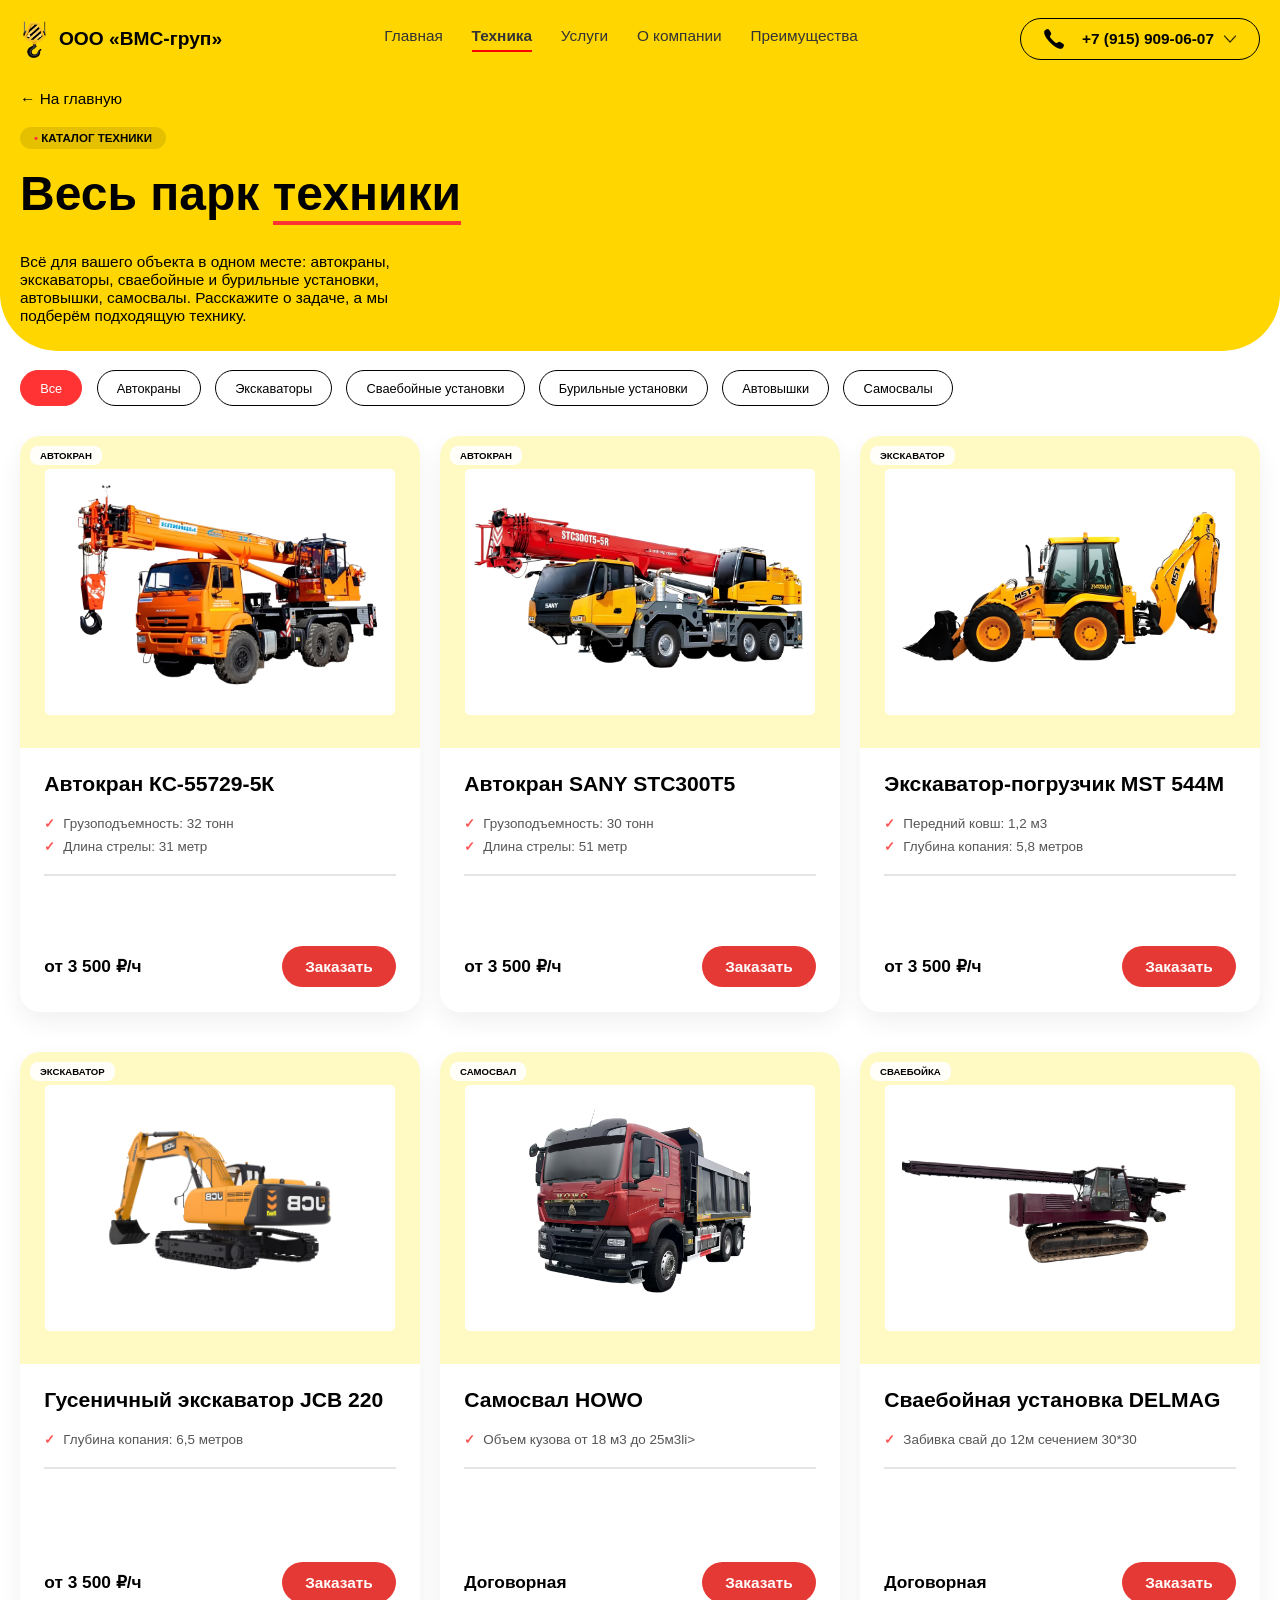
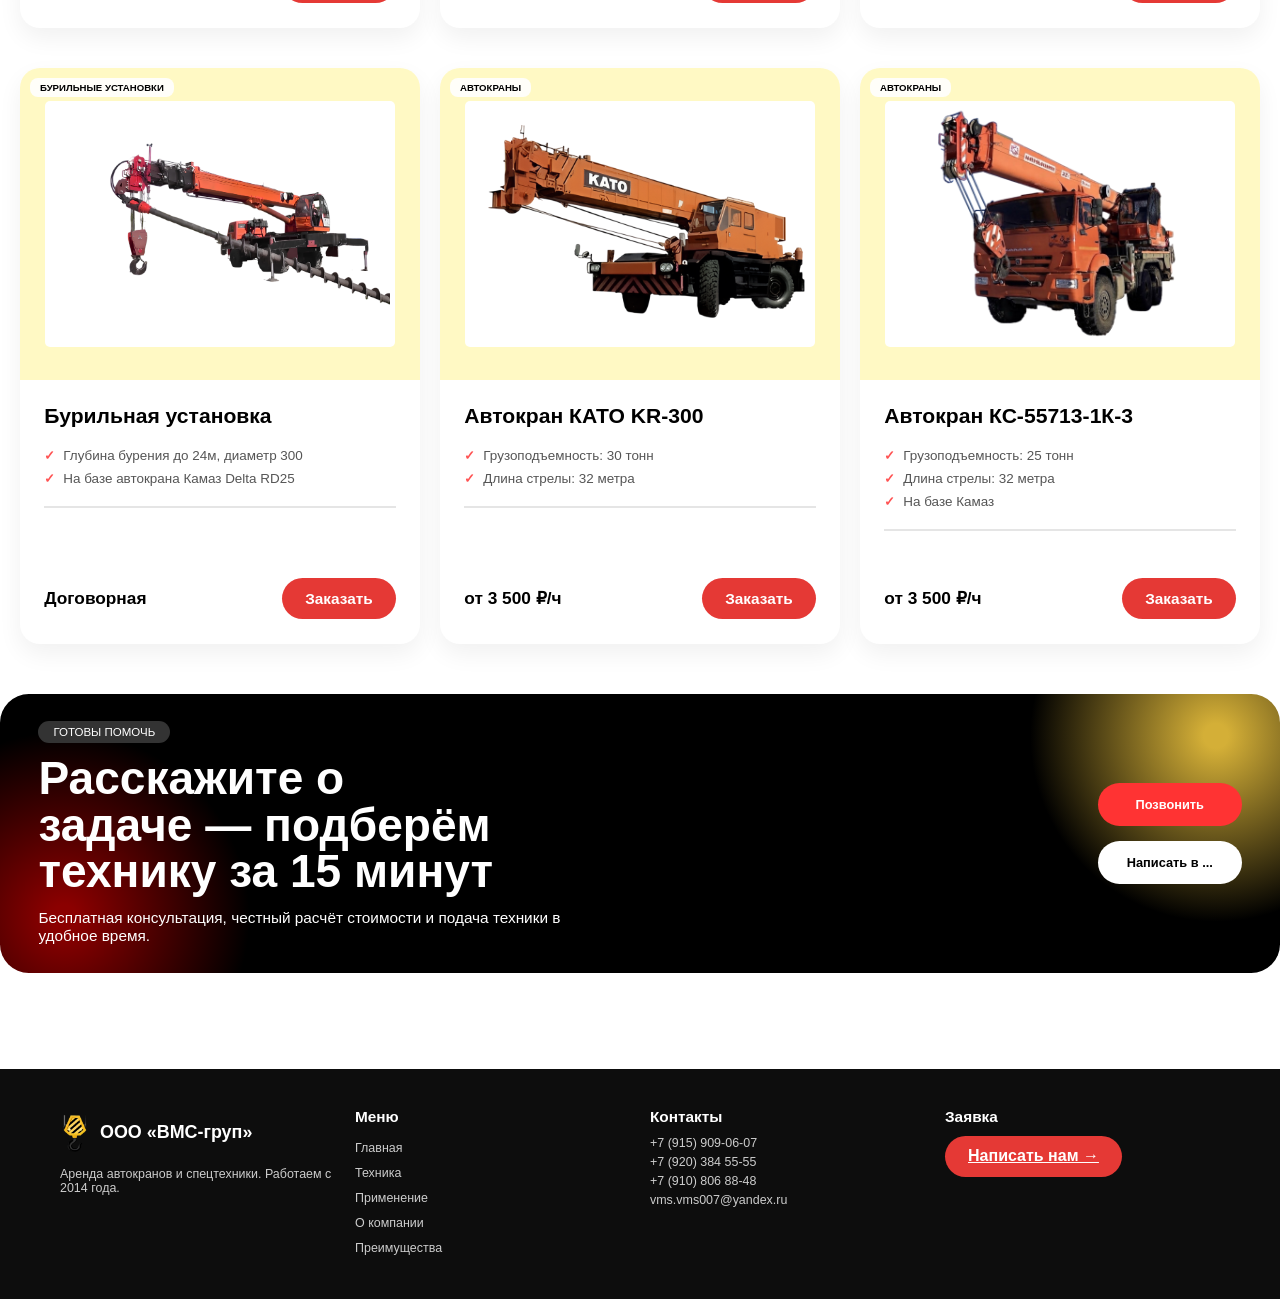
==== catalog.html @ d41f8c47 "Update catalog.html" ====
<!DOCTYPE html>
<html lang="ru">
<head>
    <meta charset="UTF-8">
    <meta name="viewport" content="width=device-width, initial-scale=1.0">
    <title>Весь парк техники | ООО «ВМС-груп»</title>
    <link rel="stylesheet" href="style.css">
    <link rel="shortcut icon" href="logo.ico" type="image/x-icon">
</head>
<body>

   <header class="header">
    <div class="header-container"> <div class="logo-container">
            <img src="logo.png" alt="Лого">
            <span class="logo-text">ООО «ВМС-груп»</span>
        </div>
        <nav class="nav-links">
            <a href="index.html">Главная</a>
            <a href="catalog.html" class="active">Техника</a>
            <a href="index.html#services">Услуги</a>
            <a href="index.html#abou">О компании</a>
            <a href="index.html#advantages">Преимущества</a>
        </nav>
        <div class="phone-dropdown" onclick="togglePhone()">
    <div class="phone-header">
        <img src="phone.png" class="phone-icon" alt="тел">
        <strong>+7 (915) 909-06-07</strong>
        <img src="стрелка.png" class="arrow" alt="стрелка">
    </div>
    
    <!-- Серая линия, которая появится плавно -->
    <div class="separator"></div>
    
      <div class="phone-list">
        <div style="margin: 5px 0;">+7 (920) 384 55-55</div>
        <div style="margin: 5px 0;">+7 (910) 806 88-48</div>
    </div>
</div>
    </div>
</header>
<main>
    <!-- Желтый блок -->
    <section class="catalog-hero">
    <div class="catalog-content">
        <a href="index.html" class="back-link">← На главную</a>
        <div class="badge">
            <span class="red-dot">•</span>  КАТАЛОГ ТЕХНИКИ</div>
        <h1>Весь парк <span>техники</span></h1>
        <p>Всё для вашего объекта в одном месте: автокраны, экскаваторы, сваебойные и бурильные установки, автовышки, самосвалы. Расскажите о задаче, а мы подберём подходящую технику.</p>
    </div>
</section>

    <!-- Фильтры -->
    <div class="filter-bar">
        <button class="filter-btn active" data-filter="all">Все</button>
        <button class="filter-btn" data-filter="автокран">Автокраны</button>
        <button class="filter-btn" data-filter="экскаваторы">Экскаваторы</button>
        <button class="filter-btn" data-filter="сваебойные установки">Сваебойные установки</button>
        <button class="filter-btn" data-filter="бурильные установки">Бурильные установки</button>
        <button class="filter-btn" data-filter="автовышки">Автовышки</button>
        <button class="filter-btn" data-filter="самосвалы">Самосвалы</button>
    </div>

    <!-- Сюда JS выведет карточки -->
    <div class="cards-grid" id="cranes-container">

    <!-- Карточка 1: Автокран -->
    <div class="crane-card2" data-category="автокран">
        <div class="card-header2">
            <span class="category-badge">Автокран</span>
            <div class="image-box">
                <img src="pathtocrane1.png" alt="Автокран 1">
            </div>
        </div>
        <div class="card-body">
            <div>
                <h3>Автокран КС-55729-5К</h3>
                <ul class="specs">
                    <li>Грузоподъемность: 32 тонн</li>
                    <li>Длина стрелы: 31 метр</li>
                </ul>
                <div class="divider"></div>
            </div>
            <div class="price-row">
                <span class="price">от 3 500 ₽/ч</span>
                <button class="btn-red" onclick="showRandomPhone(this)"><span class="btn-text">Заказать</span></button>
            </div>
        </div>
    </div>

        <!-- Карточка 2: Автокран -->
    <div class="crane-card2" data-category="автокран">
        <div class="card-header2">
            <span class="category-badge">Автокран</span>
            <div class="image-box">
                <img src="pathtocrane2.png" alt="Автокран 2">
            </div>
        </div>
        <div class="card-body">
            <div>
                <h3>Автокран SANY STC300T5</h3>
                <ul class="specs">
                    <li>Грузоподъемность: 30 тонн</li>
                    <li>Длина стрелы: 51 метр</li>
                </ul>
                <div class="divider"></div>
            </div>
            <div class="price-row">
                <span class="price">от 3 500 ₽/ч</span>
                <button class="btn-red" onclick="showRandomPhone(this)"><span class="btn-text">Заказать</span></button>
            </div>
        </div>
    </div>

        <!-- Карточка 3: Автокран -->
    <div class="crane-card2" data-category="экскаваторы">
        <div class="card-header2">
            <span class="category-badge">Экскаватор</span>
            <div class="image-box">
                <img src="pathtocrane3.png" alt="Экскаватор">
            </div>
        </div>
        <div class="card-body">
            <div>
                <h3>Экскаватор-погрузчик MST 544М</h3>
                <ul class="specs">
                    <li>Передний ковш: 1,2 м3</li>
                    <li>Глубина копания: 5,8 метров</li>
                </ul>
                <div class="divider"></div>
            </div>
            <div class="price-row">
                <span class="price">от 3 500 ₽/ч</span>
                <button class="btn-red" onclick="showRandomPhone(this)"><span class="btn-text">Заказать</span></button>
            </div>
        </div>
    </div>
        <!-- Карточка 4: Автокран -->
    <div class="crane-card2" data-category="экскаваторы">
        <div class="card-header2">
            <span class="category-badge">Экскаватор</span>
            <div class="image-box">
                <img src="pathtocrane4.png" alt="Гусеничный экскаватор">
            </div>
        </div>
        <div class="card-body">
            <div>
                <h3>Гусеничный экскаватор JCB 220</h3>
                <ul class="specs">
                    <li>Глубина копания: 6,5 метров</li>
                </ul>
                <div class="divider"></div>
            </div>
            <div class="price-row">
                <span class="price">от 3 500 ₽/ч</span>
               <button class="btn-red" onclick="showRandomPhone(this)"><span class="btn-text">Заказать</span></button>
            </div>
        </div>
    </div>
        <!-- Карточка 5: Автокран -->
    <div class="crane-card2" data-category="самосвалы">
        <div class="card-header2">
            <span class="category-badge">Самосвал</span>
            <div class="image-box">
                <img src="pathtocrane5.png" alt="Самосвалы">
            </div>
        </div>
        <div class="card-body">
            <div>
                <h3>Самосвал HOWO</h3>
                <ul class="specs">
                    <li>Объем кузова от 18 м3 до 25м3li>
                </ul>
                <div class="divider"></div>
            </div>
            <div class="price-row">
                <span class="price">Договорная</span>
                <button class="btn-red" onclick="showRandomPhone(this)"><span class="btn-text">Заказать</span></button>
            </div>
        </div>
    </div>
        <!-- Карточка 6: Автокран -->
    <div class="crane-card2" data-category="сваебойные установки">
        <div class="card-header2">
            <span class="category-badge">Сваебойка</span>
            <div class="image-box">
                <img src="pathtocrane6.png" alt="сваебойные установки">
            </div>
        </div>
        <div class="card-body">
            <div>
                <h3>Сваебойная установка DELMAG</h3>
                <ul class="specs">
                    <li>Забивка свай до 12м сечением 30*30</li>
                </ul>
                <div class="divider"></div>
            </div>
            <div class="price-row">
                <span class="price">Договорная</span>
               <button class="btn-red" onclick="showRandomPhone(this)"><span class="btn-text">Заказать</span></button>
            </div>
        </div>
    </div>
        <!-- Карточка 7: Автокран -->
    <div class="crane-card2" data-category="бурильные установки">
        <div class="card-header2">
            <span class="category-badge">Бурильные установки</span>
            <div class="image-box">
                <img src="pathtocrane7.png" alt="бурильные установки">
            </div>
        </div>
        <div class="card-body">
            <div>
                <h3>Бурильная установка</h3>
                <ul class="specs">
                    <li>Глубина бурения до 24м, диаметр 300</li>
                    <li>На базе автокрана Камаз Delta RD25</li>
                </ul>
                <div class="divider"></div>
            </div>
            <div class="price-row">
                <span class="price">Договорная</span>
                <button class="btn-red" onclick="showRandomPhone(this)"><span class="btn-text">Заказать</span></button>
            </div>
        </div>
    </div>
        <!-- Карточка 8: Автокран -->
    <div class="crane-card2" data-category="автокран">
        <div class="card-header2">
            <span class="category-badge">Автокраны</span>
            <div class="image-box">
                <img src="pathtocrane8.png" alt="автокран">
            </div>
        </div>
        <div class="card-body">
            <div>
                <h3>Автокран КАТО KR-300</h3>
                <ul class="specs">
                    <li>Грузоподъемность: 30 тонн</li>
                    <li>Длина стрелы: 32 метра</li>
                </ul>
                <div class="divider"></div>
            </div>
            <div class="price-row">
                <span class="price">от 3 500 ₽/ч</span>
                <button class="btn-red" onclick="showRandomPhone(this)"><span class="btn-text">Заказать</span></button>
            </div>
        </div>
    </div>
        <!-- Карточка 9: Автокран -->
    <div class="crane-card2" data-category="автокран">
        <div class="card-header2">
            <span class="category-badge">Автокраны</span>
            <div class="image-box">
                <img src="pathtocrane9.png" alt="автокран">
            </div>
        </div>
        <div class="card-body">
            <div>
                <h3>Автокран КС-55713-1К-3</h3>
                <ul class="specs">
                    <li>Грузоподъемность: 25 тонн</li>
                    <li>Длина стрелы: 32 метра</li>
                    <li>На базе Камаз</li>
                </ul>
                <div class="divider"></div>
            </div>
            <div class="price-row">
                <span class="price">от 3 500 ₽/ч</span>
                <button class="btn-red" onclick="showRandomPhone(this)"><span class="btn-text">Заказать</span></button>
            </div>
        </div>
    </div>
    </div>

    <section id="contacts" class="consultation-block">
    <div class="consultation-content">
        <span class="badge2">готовы помочь</span>
        <h2>Расскажите о <br>задаче — подберём <br>технику за 15 минут</h2>
        <p>Бесплатная консультация, честный расчёт стоимости и подача техники в <br>удобное время.</p>
    </div>
    <div class="consultation-actions">
        <button class="btn-call" onclick="showRandomPhone(this)">Позвонить</button>
        <button class="btn-whatsapp" onclick="expandMessengerBtn(this)">
    <span class="btn-text">Написать в ...</span>
    <span class="messenger-icons" style="display: none;">
        <a href="https://t.me/ваш_логин" target="_blank" onclick="event.stopPropagation()"><img src="telegram.png" alt="Telegram"></a>
        <a href="https://wa.me/79108068848" target="_blank" onclick="event.stopPropagation()"><img src="whatsapp.png" alt="WhatsApp"></a>
        <a href="#" onclick="openRandomMax(event)"><img src="Max.png" alt="MAX"></a>
        <a href="mailto:vms.vms007@yandex.ru" onclick="event.stopPropagation()"><img src="gmail.png" alt="Почта"></a>
    </span>
</button>
    </div>
</section>

<footer class="footer">
    <div class="container footer-grid">
        <!-- Лого и описание -->
        <div class="footer-col">
            <div class="footer-logo-box">
                <img src="logo.png" alt="Лого" class="footer-logo">
                <h3>ООО «ВМС-груп»</h3>
            </div>
            <p>Аренда автокранов и спецтехники. Работаем с 2014 года.</p>
        </div>
        
        <!-- Меню -->
        <div class="footer-col">
            <h4>Меню</h4>
            <ul>
                <li><a href="#">Главная</a></li>
                <li><a href="#">Техника</a></li>
                <li><a href="#">Применение</a></li>
                <li><a href="#">О компании</a></li>
                <li><a href="#">Преимущества</a></li>
            </ul>
        </div>
        
        <!-- Контакты -->
        <div class="footer-col">
            <h4>Контакты</h4>
            <p>+7 (915) 909-06-07</p>
            <p>+7 (920) 384 55-55</p>
            <p>+7 (910) 806 88-48</p>
            <p>vms.vms007@yandex.ru</p>
        </div>
        
        <!-- Кнопка -->
        <div class="footer-col">
            <h4>Заявка</h4>
            <a href="#contacts" class="btn-red">Написать нам →</a>
        </div>
    </div>
</footer>
</main>




<script>
    // Кнопка, в которой сейчас показан номер
    let activeOrderBtn = null;

    function resetOrderBtn(btn) {
        btn.innerHTML = btn.dataset.originalHtml;
        // Возвращаем кнопке «Позвонить» её обычный размер
        btn.style.width = '';
        btn.style.height = '';
        btn.style.paddingLeft = '';
        btn.style.paddingRight = '';
        btn.style.whiteSpace = '';
    }

    window.showRandomPhone = function(btn) {
        // Клик не должен «всплывать» до обработчика на document, иначе он сразу сбросит кнопку
        if (window.event) window.event.stopPropagation();

        // Номер уже показан в этой кнопке — ничего не меняем
        if (activeOrderBtn === btn) return;

        // Запоминаем исходный вид кнопки («Заказать» / «Позвонить»)
        if (!btn.dataset.originalHtml) btn.dataset.originalHtml = btn.innerHTML;

        // Предыдущая кнопка возвращается в исходное состояние
        if (activeOrderBtn) resetOrderBtn(activeOrderBtn);

        const phones = [
            "+7 (910) 808-88-48",
            "+7 (953) 666-07-99",
            "+7 (915) 909-06-07"
        ];
        const randomPhone = phones[Math.floor(Math.random() * phones.length)];

        // «Позвонить» остаётся того же размера, номер вписывается внутрь, соседние кнопки не двигаются
        const isCallBtn = btn.classList.contains('btn-call');
        if (isCallBtn) {
            btn.style.width = btn.offsetWidth + 'px';
            btn.style.height = btn.offsetHeight + 'px';
            btn.style.paddingLeft = '4px';
            btn.style.paddingRight = '4px';
            btn.style.whiteSpace = 'nowrap';
        }

        // Вместо текста в самой кнопке появляется номер
        btn.innerHTML = `<span class="phone-number">${randomPhone}</span>`;
        activeOrderBtn = btn;

        if (isCallBtn) {
            // Если номер шире кнопки — немного уменьшаем шрифт, пока не поместится
            const span = btn.querySelector('.phone-number');
            span.style.display = 'inline-block';
            let size = parseFloat(getComputedStyle(span).fontSize);
            while (span.getBoundingClientRect().width > btn.clientWidth - 8 && size > 8) {
                size -= 0.5;
                span.style.fontSize = size + 'px';
            }
        }
    };

    // Клик вне активной кнопки возвращает её в исходное состояние
    document.addEventListener('click', function(e) {
        if (activeOrderBtn && !activeOrderBtn.contains(e.target)) {
            resetOrderBtn(activeOrderBtn);
            activeOrderBtn = null;
        }
    });

    window.openRandomMax = function(e) {
        e.preventDefault();
        e.stopPropagation();
        const maxLinks = [
            "https://max.ru/u/f9LHodD0cOKzZ6-X1vXIXBrXHQwBXsnqmPpOrvUpjvLQ9N_4FYIgZZ4Wgtc",
            "https://max.ru/u/f9LHodD0cOJJoPCZc4ARcIq2Pm2oxrpqZvGgE0m2vVG1RsZvdVeyN4i2Ego",
            "https://max.ru/u/f9LHodD0cOLerulxPDPmJ1OySBlSOTvyrPUBeR6IyYpnlVfQMat3VZhQwcE"
        ];
        const link = maxLinks[Math.floor(Math.random() * maxLinks.length)];
        window.open(link, '_blank', 'noopener');
    };

    // Блок кнопок не должен менять размер и сдвигаться, когда «Написать в ...» раскрывается
    function lockCallBtn(btn) {
        const box = btn.parentElement;
        const rect = box.getBoundingClientRect();
        box.style.width = box.offsetWidth + 'px';                         // ширина блока остаётся прежней
        btn.style.setProperty('min-height', btn.offsetHeight + 'px', 'important'); // высота не растёт
        // Раскрытая кнопка не должна выходить за края цветного блока (он обрезает всё лишнее)
        const area = (btn.closest('.consultation-block') || document.documentElement).getBoundingClientRect();
        const roomRight = area.right - rect.left - 20;   // места вправо от левого края кнопок
        const roomLeft = rect.right - area.left - 20;    // места влево от правого края кнопок
        let width = 260;
        // Кнопки стоят по центру блока (мобильная версия) — раскрываем симметрично, и вправо, и влево
        const isCentered = window.innerWidth <= 768 && Math.abs((rect.left + rect.right) / 2 - (area.left + area.right) / 2) < 6;
        if (isCentered) {
            btn.style.alignSelf = 'center';
            width = Math.min(width, area.width - 40);
        } else if (roomRight < width) {
            if (roomLeft > roomRight) btn.style.alignSelf = 'flex-end'; // раскрываем влево
            width = Math.min(width, Math.max(roomRight, roomLeft));
        }
        btn.style.setProperty('width', Math.max(width, box.offsetWidth) + 'px', 'important');
    }

    function unlockCallBtn(btn) {
        const box = btn.parentElement;
        box.style.width = '';
        btn.style.removeProperty('min-height');
        btn.style.removeProperty('width');
        btn.style.alignSelf = '';
    }

    function collapseMessengerBtn(btn) {
        btn.classList.remove('active');
        btn.querySelector('.btn-text').style.display = 'inline';
        btn.querySelector('.messenger-icons').style.display = 'none';
        unlockCallBtn(btn);
    }

    window.expandMessengerBtn = function(btn) {
        if (typeof event !== 'undefined') event.stopPropagation();
        const textSpan = btn.querySelector('.btn-text');
        const iconsSpan = btn.querySelector('.messenger-icons');
        if (btn.classList.contains('active')) return;

        document.querySelectorAll('.btn-whatsapp.active').forEach(collapseMessengerBtn);

        lockCallBtn(btn); // фиксируем ширину «Позвонить» до раскрытия
        btn.classList.add('active');
        textSpan.style.display = 'none';
        iconsSpan.style.display = 'flex';
    };

    document.addEventListener('click', function(e) {
        const activeBtn = document.querySelector('.btn-whatsapp.active');
        if (activeBtn && !activeBtn.contains(e.target)) {
            collapseMessengerBtn(activeBtn);
        }
    });
</script>
<script>
function togglePhone() {
    document.querySelector('.phone-dropdown').classList.toggle('active');
}
</script>

<script>
    document.addEventListener('DOMContentLoaded', () => {
        const filterButtons = document.querySelectorAll('.filter-btn');
        const craneCards = document.querySelectorAll('.crane-card2');

        filterButtons.forEach(button => {
            button.addEventListener('click', () => {
                // Убираем класс active у всех кнопок и ставим на нажатую
                filterButtons.forEach(btn => btn.classList.remove('active'));
                button.classList.add('active');

                const filterValue = button.getAttribute('data-filter');

                craneCards.forEach(card => {
                    const category = card.getAttribute('data-category');

                    if (filterValue === 'all' || category === filterValue) {
                        card.style.display = 'flex'; // Показываем карточку
                    } else {
                        card.style.display = 'none';  // Скрываем неподходящие
                    }
                });
            });
        });
    });
</script>
</body>
</html>
---- style.css ----
html {
    scroll-behavior: smooth; /* Включает плавную прокрутку по всему сайту */
    overflow-y: scroll;
    height: 100%;
}

/* Добавьте это, чтобы заголовок секции не прилипал к самому верху экрана */
section {
    scroll-margin-top: 100px; /* Настройте это число под высоту вашего меню */
}
* { margin: 0; padding: 0; box-sizing: border-box; }
body { font-family: 'Arial', sans-serif; background: #ffffff; margin: 0;, width: 100%; }

/* Хедер */
/* 1. Фон и плашка */
.header {
    width: 100%;
    background-color: #FFD600; /* Цвет твоей плашки (желтый) */
    padding: 15px 0; /* Высота самой плашки */
}
/* 3. Элементы */
.logo-container {
    display: flex;
    align-items: center;
    gap: 10px;
}
.logo-container img { height: 50px; }
.logo-text { font-size: 20px; font-weight: bold; }
.nav-links {
    display: flex;
    gap: 30px;
    justify-content: center; /* Ссылки всегда в центре */
    flex: 2; /* Занимает центральную часть */
}
.nav-links a { 
    text-decoration: none; 
    color: #333; 
    padding-bottom: 5px;
    border-bottom: 2px solid transparent;
    transition: border-color 0.3s;
 }

 .nav-links a.active {
    border-bottom: 2px solid red;
 }

 .nav-links a:hover {
    border-bottom: 2px solid red;
 }
/* 2. Контейнер, который держит элементы вместе */
.header-container {
    max-width: 1370px;
    margin: 0 auto; /* Центрирует плашку на экране */
    display: flex;
    justify-content: space-between; /* Раскидывает лого и телефон по краям */
    align-items: center;
}
.phone {
    display: flex;
    align-items: center;
    gap: 5px;

}

/* -------------------------------------- */
/* ОСНОВНАЯ СЕТКА                         */
/* -------------------------------------- */

.hero-wrapper {
    position: relative;
    overflow-x: clip; /* картинка крана (120% ширины) не создаёт горизонтальную прокрутку страницы */
}

/* Это просто желтый прямоугольник на заднем плане */
.hero-yellow-bg {
    position: absolute;
    top: 0;
    left: 0;
    width: 100%;
    height: 460px; /* МЕНЯЙТЕ ЭТО ЗНАЧЕНИЕ, ЧТОБЫ ПОДНЯТЬ ИЛИ ОПУСТИТЬ ЛИНИЮ */
    background: #FFD600;
    border-bottom-left-radius: 60px;
    border-bottom-right-radius: 60px;
    z-index: 0; /* Он позади контента */
}

/* Контейнер с контентом */
.content-container {
    position: relative;
    z-index: 1; /* Контент всегда поверх желтого фона */
    display: grid;
    grid-template-columns: 50% 45%;
    grid-template-rows: auto auto;
    justify-content: space-between;
    padding: 50px 20px 0;
    max-width: 1420px; /* та же рамка, что у каталога */
    margin: 0 auto;
}

.catalog-hero {
    margin: 0 !important;
    padding-left:  0 !important;
    width: 100%;
    border-top-left-radius: 0 !important;
    padding-left: 50px;
    padding: 11.5px 200px 10px 200px;
    background-color: #FFD600;
    border-radius: 0 0 60px 60px;
    box-sizing: border-box;
}

.catalog-hero > * {
    margin-left: 77px !important;
}

.catalog-content {
    max-width: 800px;
}

.hero-left {
    grid-column: 1;
    grid-row: 1;
    display: flex;
    flex-direction: column;
}

/* -------------------------------------- */
/* ТЕКСТ И КНОПКИ                         */
/* -------------------------------------- */

.badge { 
    background: rgba(0,0,0,0.1); 
    padding: 5px 15px; 
    border-radius: 20px; 
    display: inline-block; 
    margin-bottom: 20px;
    font-size: 12px;
    font-weight: bold;
    align-self: flex-start;
}

h1 { font-size: 50px; line-height: 1.1; margin-bottom: 30px; }
h1 span { border-bottom: 4px solid #FF3333; display: inline-block; }

ul.features { list-style: none; margin-bottom: 40px; }
.features li { margin-bottom: 10px; font-weight: 600; display: flex; align-items: center; }
.yellow-dot { 
    background-color: black !important;
        border-radius: 50% !important;
        padding: 4px 4px;
        width: 20px;
        height: 20px;
        display: inline-flex;
        align-items: center;
        justify-content: center;
        margin-right: 10px;
        font-size: 10px;
}

.yellow-dot img {
    filter: none;
    filter: brightness(0) saturate(100%) invert(75%) sepia(94%) saturate(738%) hue-rotate(357deg) brightness(103%) contrast(102%) !important;
    width:12px !important;
    height:12px !important;
    display: block !important;
    background: none !important;
    
}

/* Кнопки теперь стоят ровно в потоке */
/* Общие свойства для всех кнопок внутри .buttons */
.buttons a {
    display: inline-block;
    text-decoration: none;
    padding: 15px 30px;
    border-radius: 30px;
    cursor: pointer;
    font-weight: bold;
    text-align: center;
    box-sizing: border-box; /* Это критически важно для одинакового размера! */
}

/* Только уникальные цвета и рамки */
.buttons .btn-red {
    background: #FF3333;
    color: white;
    border: none;
    border: 1.5px solid #ff3333;
    font-size: 14px;
}

.buttons .btn-white {
    background: transparent;
    border: 1.5px solid #777777;
    color: #333333;
    padding: 15px 30px;
    font-size: 14px;
}

/* -------------------------------------- */
/* КАРТОЧКА КРАНА                         */
/* -------------------------------------- */

.crane-card {
    grid-column: 2;
    grid-row: 1; /* только 1-я строка: карточка заканчивается на уровне кнопок */
    justify-self: end;
    width: 100%;
    max-width: 450px;
    background: white;
    border-radius: 30px;
    padding: 20px;
    box-shadow: 0 20px 50px rgba(0, 0, 0, 0.15);
    box-sizing: border-box;
    display: flex;
    flex-direction: column;
}

.photo-placeholder { 
    background: #f4f4f4; /* Чуть серый для видимости */
    flex: 1 1 0; /* фото занимает свободное место карточки, но высота самой картинки на неё не влияет */
    min-height: 300px; 
    border-radius: 20px; 
    margin-bottom: 20px; 
    width: 100%;
    display: flex;
    align-items: center;
    justify-content: center;
    padding: 0;
}

.photo-placeholder::before {
    content: '';
    position: absolute;
    width: 350px;   /* Размер круга */
    height: 150px;  /* Размер круга */
    background: #FFD700;
    filter: blur(50px); /* Главная магия: размываем края для эффекта свечения */
    border-radius: 50%; /* Делаем круг */
    opacity: 1;       /* Делаем его полупрозрачным */
    z-index: 1;         /* Чтобы круг был под краном */
}


    .crane-image1 {
        width: 120%;
        max-width: none;
        height: auto;
        object-fit: contain;
        z-index: 2;
    }

.separator { height: 1px; background: rgba(0,0,0,0.1); margin: 20px 0; }
.crane-info { display: flex; justify-content: space-between; align-items: center; }
.text-info { display: flex; flex-direction: column; gap: 5px; }
.text-info h3 { font-size: 20px; }
.text-info p { color: #555; font-size: 14px; }
.price-btn { 
    background: #FF3333; color: white; padding: 12px 25px; 
    border: none; border-radius: 20px; cursor: pointer; font-weight: bold;
}

/* -------------------------------------- */
/* СТАТИСТИКА                             */
/* -------------------------------------- */

.stats-white { 
    grid-column: 1;
    grid-row: 2;
    position: relative;
    z-index: 1; /* Тоже поверх желтого фона */
    display: flex; 
    max-width: 1370px;
    width: 100%;
    margin-top: 40px;
    margin-left: auto;
    margin-right: auto;
    padding-left: 0;
    box-sizing: border-box;
    
}

.stat-item { line-height: 1.4; color: #555; font-size: 12px; }
.stat-item strong { font-size: 30px; display: block; color: black; margin-bottom: 5px; }

.red-dot {
    color: #FF3333;

}

.phone-icon {
    width: 20px;            /* Установите размер, какой вам нужен */
    height: 20px;
    vertical-align: middle; /* Чтобы иконка стояла ровно по центру строки */
    margin-right: 8px;      /* Отступ от номера телефона */
    
    /* Это превращает любую цветную PNG-картинку в черную */
    filter: brightness(0) saturate(100%);
}

.catalog-section { padding: 80px 0; background: #ffffff; } /* боковые отступы задаёт рамка 1420px + 20px у шапки и сетки */

/* Родителю задаем выравнивание по нижней линии */
.catalog-header {
    display: flex;
    justify-content: space-between;
    align-items: flex-end; /* Кнопка и заголовок прижимаются к одной линии низа */
    /* Та же рамка, что у .cards-grid и hero: max-width 1420px по центру + 20px по бокам */
    max-width: 1420px;
    margin: 0 auto 40px;
    padding: 0 20px;
    box-sizing: border-box;
}

.header-right {
    margin-right: 0;
}

/* Левому блоку запрещаем растягиваться */
.header-left {
    display: flex;
    flex-direction: column;
    align-items: flex-start; /* Отменяет растягивание плашки */
    flex: 0 0 auto;          /* Запрещает блоку расти */
}

/* Принудительно ограничиваем плашку */
.badge-mini {
    display: inline-block;
    padding: 5px 12px;
    background: #FFF9C4;
    border-radius: 5px;
    margin-bottom: 10px;
    flex: 0 0 auto;          /* Плашка не растет */
}

/* Заголовок тоже не должен тянуться */
.header-left h2 {
    margin: 0;
    line-height: 1.2;
}

.catalog-header h2 {
    font-size: clamp(26px, 3.6vw, 48px); /* масштабируется от ширины экрана, максимум 48px */
    line-height: 1;
    color: #000;
    margin: 0;
    max-width: 600px;
    white-space: nowrap;
}

.cards-grid { 
    display: grid; 
    grid-template-columns: repeat(auto-fill, minmax(320px, 1fr)); 
    gap: 20px; 
    max-width: 1420px;
    padding: 0 20px;
    margin: 0 auto;
}

/* Карточки главной: заполняют ячейку сетки и не выступают за неё, чтобы края совпадали с заголовком */
#cranes-container > .crane-card2 {
    max-width: none;
    margin: 10px 0;
}

/* Карточка нового типа */
.crane-card2 {
    width: 100%;
    max-width: 400px;
    margin: 10px;
    background: #ffffff;
    border-radius: 20px; /* Более мягкие, современные углы */
    display: flex;
    flex-direction: column;
    overflow: hidden;
    box-shadow: 0 10px 25px rgba(0,0,0,0.06);
    height: 600px; /* Увеличили высоту, чтобы карточка стала вытянутой */
    transition: transform 0.3s ease;
}

.card-header2 {
    background: #FFF9C4;
    padding: 20px;
    height: 325px; /* Фиксированная высота "желтой зоны" */
    position: relative;
    display: flex;
    justify-content: center;
    align-items: center;
}

.card-body {
    padding: 25px; /* Больше "воздуха" для текста */
    flex-grow: 1;
    display: flex;
    flex-direction: column;
    justify-content: space-between;
}

.image-box {
    background: #ffffff; /* Белая плашка для фото */
    border-radius: 5px; /* Скругление углов */
    padding: 5px;       /* Расстояние от фото до краев белой плашки */
    width: 97%;          /* Чтобы плашка не была впритык к желтым краям */
    height: 90%;       /* Высота белой плашки */
    display: flex;
    align-items: center;
    justify-content: center;
}

.image-box img {
    max-width: 100%;
    max-height: 100%;
    object-fit: contain; /* Чтобы картинка не обрезалась */
}

.category-badge {
    position: absolute;
    top: 10px;
    left: 10px;
    background: rgba(255, 255, 255, 0.9);
    padding: 4px 10px;
    border-radius: 8px;
    font-size: 10px;
    font-weight: 600;
    z-index: 10;
    text-transform: uppercase;
}





.btn-red-small { 
    background: #FF3333; color: white; padding: 10px 20px; 
    border: none; border-radius: 15px; cursor: pointer; 
    
}

.badge-mini {
    display: inline-block;
    padding: 6px 12px;
    background: rgba(255, 215, 0, 0.4); /* Полупрозрачный желтый */
    border-radius: 20px;
    font-size: clamp(10px, 0.9vw, 12px); /* масштабируется вместе с заголовком */
    font-weight: bold;
    text-transform: uppercase;
    margin-bottom: 15px;
}

/* Убираем галочки из текста и добавляем их через CSS */
.specs {
    list-style: none;
    padding: 0;
    margin-top: 20px;
    margin-bottom: 20px;
}

.specs li {
    font-size: 14px;
    margin-bottom: 8px;
    color: #555;
    display: flex;
    align-items: center;
}

.specs li::before {
    content: "✓";
    color: #FF5252;
    margin-right: 8px;
    font-weight: bold;
}

/* Серая полупрозрачная линия */
.divider {
    height: 1.5px;
    background: rgba(0, 0, 0, 0.1);
    margin-bottom: 20px;
}

/* Настройка заголовка и цены */
.card-body h3 {
    font-size: 22px;
    font-weight: 800; /* Жирный */
    color: #000;
    margin: 0;
}

.price {
    font-size: 18px;
    font-weight: 800; /* Жирный */
    color: #000;
}

/* Чтобы цена и кнопка встали по краям */
.price-row {
    display: flex;
    justify-content: space-between;
    align-items: center;
}

.btn-outline {
    background: transparent;      /* Прозрачный фон */
    border: 1.5px solid #000000;       /* Тонкая серая обводка */
    padding: 10px 25px;           /* Отступы внутри кнопки */
    border-radius: 30px;          /* Сильное скругление */
    cursor: pointer;
    font-weight: 500;
    display: inline-block;                /* Для выравнивания текста и стрелки */
    align-items: center;
    gap: 8px;                     /* Расстояние между текстом и стрелкой */
    transition: all 0.3s;
    position: relative;
    z-index: 10;
    text-decoration: none;
    color: inherit;

}

.btn-outline:hover {
    background: #f8f8f8;          /* Легкое затемнение при наведении */
}

/* Желтый блок */


.back-link { display: block; margin-bottom: 20px; text-decoration: none; color: #000; }

/* Фильтры */
.filter-bar { 
    display: flex; 
    flex-wrap: wrap; /* кнопки, которые не влезают, переносятся на следующую строку */
    gap: 15px; 
    margin-top: 20px;
    margin-bottom: 20px;
    padding-left: 75px;
    box-sizing: border-box;
 }
.filter-btn { 
    background-color: transparent;
    padding: 10px 20px; 
    border-radius: 20px; 
    border: 1px solid black;
    color: black; 
    transition: 0.3s;
    cursor: pointer; 
    box-sizing: border-box;
    flex: 0 0 auto; /* кнопка не сжимается, а целиком уходит на новую строку */
    max-width: 100%;
}

.filter-btn.active { 
    background-color: #FF3333;
    border: 1px solid #FF3333;
    color: #fff; }

/* Черный баннер */
.contact-banner {
    background: #1a1a1a;
    color: #fff;
    padding: 40px;
    border-radius: 20px;
    display: flex;
    justify-content: space-between;
    align-items: center;
    margin: 60px 20px 0 20px;
    max-width: 1370px;
    margin-left: auto;
    margin-right: auto;
}

.contact-banner h3 {
    font-size: 28px;
    margin-bottom: 10px;
}

.contact-banner p{
    font-size: 14px;
    opacity: 0.8;
}
.banner-actions { display: flex; gap: 10px; }
.btn-phone { background: #ff3333; color: white; padding: 15px 30px; border: none; border-radius: 20px; }
.btn-whatsapp { background: white; color: black; padding: 15px 30px; border: none; border-radius: 20px; }

/* Подсветка активной ссылки */
.nav-links a.active {
    border-bottom: 2px solid red; /* Красная линия снизу */
    padding-bottom: 5px;          /* Чуть отступаем от текста */
    font-weight: bold;            /* Делаем текст жирнее */
}

.test-catalog{
    width: 50%;
    display: flex;
    flex-direction: column;
}

#tech-list {
    width: 100%;
    border-collapse: collapse;
    margin-top: 10px;
}
#tech-list th, #tech-list td {
    border: 1px solid #333;
    padding: 10px;
    text-align: left;
}

.usage-section {
    padding: 50px 20px;
    max-width: 1355px;
    margin: 0 auto;
    text-align: left; /* Текст слева */
}

.usage-label {
    display: inline-block;
    background-color: #fce58b; /* Тот самый желтый цвет плашки */
    padding: 5px 12px;
    border-radius: 4px;
    font-size: 12px;
    font-weight: bold;
    letter-spacing: 1px;
    margin-bottom: 10px;
}

.usage-title {
    font-size: 48px;
    margin-bottom: 10px;
    line-height: 1;
}

.usage-desc {
    font-size: 18px;
    color: #555;
    margin-bottom: 30px;
}



.tech-card {
    background-color: #ffd700; /* Твой основной желтый */
    padding: 25px;
    border-radius: 30px; /* Сильное закругление */
    display: flex;
    align-items: center;
    text-align: left;
    height: 140px;
    width: 100% !important;
    box-sizing: border-box;
    margin-left: -20px;
}

.text-box h3 {
    margin: 0 0 5px 0;
    font-size: 18px;
}

.text-box p {
    margin: 0;
    font-size: 14px;
    color: #333;
    line-height: 1.3;
}

.hidden-page {
    display: none; /* Скрываем по умолчанию */
}

.icon-box {
    width: 50px;           /* Размер кружка */
    height: 50px;
    background-color: #000; /* Черный фон */
    border-radius: 50%;    /* Круглая форма */
    display: flex;
    align-items: center;
    justify-content: center;
    flex-shrink: 0;
    margin-right: 20px;
}

.icon-box img {
    width: 25px;           /* Сама иконка внутри будет чуть меньше */
    height: 25px;
    object-fit: contain;
    filter: invert(75%) sepia(90%) saturate(1450%) hue-rotate(10deg) brightness(105%) contrast(105%);
}

/* Добавляем ограничение по высоте для самой карточки */



.slider-page {
    display: none;
    grid-template-columns: repeat(2, 1fr) !important;
    gap: 30px !important;
    padding: 0 20px !important;
}

/* 1. Заставляем сетку занять всю ширину */
.slider-page.active {
    display: grid !important;
    grid-template-columns: 1fr 1fr !important;
    gap: 30px !important;
    width: 100% !important;
    max-width: none !important; /* Увеличь это значение, если нужно еще шире */
    margin: 0 auto !important;
}


/* Удали старые стили для .floating-btn и замени на эти */
.floating-btn {
    position: absolute;
    top: 50%;
    margin-top: -25px; /* Поднимаем кнопку на половину её высоты */
    right: 15px;      /* Справа от блока */
    background: #000;
    color: #ffd700;
    width: 50px;
    height: 50px;
    border-radius: 50%;
    border: none;
    cursor: pointer;
    z-index: 100;
    transition: all 0.4s ease;
}

.floating-btn.rotated {
    transform: rotate(180deg);
}

.consultation-block {
    /* 30% — это радиус круга. Чем меньше число, тем четче круг */
    background: 
        radial-gradient(circle at 5% 80%, #8b0000 0%, #8b0000 1%, transparent 15%), 
        radial-gradient(circle at 95% 15%, #d4af37 0%, #d4af37 1%, transparent 15%),
        #000000;
    
    padding: 30px 40px;
    border-radius: 30px;
    display: flex;
    justify-content: space-between;
    align-items: center;
    color: #fff;
    margin: 40px 0;
    /* Важно добавить overflow, чтобы круги не вылезали за скругленные углы блока */
    overflow: hidden; 
    text-align: left;
    width: 100%;
    max-width: 1370px;
    margin:40px auto;

}

.consultation-content {
    max-width: 50%;
}

.badge2 {
    background: #333;
    padding: 5px 15px;
    border-radius: 20px;
    font-size: 12px;
    text-transform: uppercase;
}

.consultation-content h2 {
    font-size: 48px;
    font-weight: 700;
    max-width: 600px;
    margin: 15px 0;
    line-height: 1;
}

.consultation-actions {
    display: flex;
    flex-direction: column;
    gap: 15px;
}

.btn-call, .btn-whatsapp {
    padding: 15px 30px;
    border-radius: 50px;
    border: none;
    font-weight: bold;
    cursor: pointer;
    transition: 0.3s;
}

.btn-call { background: #ff3333; color: white; }
.btn-whatsapp { background: #fff; color: #000; }

.about-company {
    display: grid;
    grid-template-columns: 1fr 1fr 0.6fr; /* Три колонки: текст, описание, картинка */
    gap: 40px;
    align-items: start;
    padding: 60px 20px;
    max-width: 1370px;
    margin: 0 auto;
}

.about-description {
    display: grid;
    grid-template-columns: 2fr;
    gap: 40px;
    align-items: start;
    margin-top: 49px;
}


.about-text h2 {
    font-size: 48px;
    line-height: 0.9;
    margin: 20px 0;
    margin-top: 0px;
}

.text-red { color: #ff3333; }

.about-image {
    position: relative;
    border-radius: 20px;
    overflow: hidden;
    margin-top: 49px;
    aspect-ratio: 16 / 13.5;
}

.about-image img { width: 100%; display: block; height: 100%; object-fit: cover;}

.image-label {
    position: absolute;
    bottom: 20px;
    left: 20px;
    color: white;
    font-weight: bold;
}

/* Основной контейнер блока */
.advantages-section {
    background: #ffcc00;
    padding: clamp(32px, 4vw, 60px) clamp(16px, 2.8vw, 40px); /* масштабируется от ширины экрана */
    border-radius: clamp(28px, 2.8vw, 40px);
    max-width: 1370px;
    margin: 40px auto;
    box-sizing: border-box;
    

}

/* Общий контейнер для выравнивания */
.container {
    max-width: 1100px;
    margin: 0 auto;
    padding: 0 40px;
    
}

.container-2 {
    text-align: left; /* Текст внутри станет по левому краю */
    margin-left: 0;   /* Убеждаемся, что нет отступов слева */
    padding-left: 0;  /* Убираем внутренние отступы */
}

/* Внутренний контейнер блока: боковой отступ тоже масштабируется */
.advantages-section .container {
    padding: 0 clamp(0px, 2.8vw, 40px);
}

/* Чтобы текст не упирался в самый край желтого блока, 
   добавь отступ для самого контейнера-2 */
.advantages-section .container-2 {
    margin-left: 0; /* Это сдвинет текст от левого края желтой секции */
    margin-top: 0;
    max-width: 100%;  /* Ограничиваем ширину, чтобы текст не растягивался */
}
/* Текстовые элементы */
.badge-black {
    background: #000;
    color: #fff;
    padding: 5px 15px;
    border-radius: 20px;
    font-size: clamp(10px, 0.9vw, 12px);
    text-transform: uppercase;
}

.advantages-section h2 { 
    font-size: clamp(26px, 3.6vw, 48px); /* как у заголовка каталога */
    margin: 15px 0; 
    line-height: 1.1;
}

.subtitle { margin-bottom: clamp(24px, 3vw, 40px); max-width: 500px; font-size: clamp(13px, 1.15vw, 16px); }

/* Сетка карточек */
.cards-grid2 {
    display: grid;
    grid-template-columns: repeat(4, minmax(0, 1fr)); /* minmax(0,…): колонки сжимаются и не уезжают за экран */
    gap: clamp(8px, 1.1vw, 15px);
    margin-left: 0;
    margin-top: 20px;
}

/* Стили карточки */
.card {
    background: #fff;
    padding: clamp(16px, 2.1vw, 30px);
    border-radius: clamp(18px, 1.8vw, 25px);
    display: flex;
    flex-direction: column;
    min-width: 0;
    overflow-wrap: break-word;
}


/* Стили для кружка-контейнера */
.card .icon {
    width: clamp(38px, 3.5vw, 50px);
    height: clamp(38px, 3.5vw, 50px);
    background-color: #fdf5b0; /* Светло-желтый цвет фона кружка */
    border-radius: 50%;        /* Делает блок идеально круглым */
    display: flex;             /* Включаем flex, чтобы отцентрировать иконку */
    align-items: center;       /* Центрирование по вертикали */
    justify-content: center;   /* Центрирование по горизонтали */
    margin-bottom: clamp(12px, 1.4vw, 20px);
}

/* Стили для самой картинки внутри кружка */
.card .icon img {
    width: clamp(18px, 1.7vw, 24px);   /* Размер самой иконки (сделай чуть меньше кружка) */
    height: clamp(18px, 1.7vw, 24px);
    object-fit: contain;
}

.card h3 {
    font-size: clamp(12px, 1.45vw, 18px);
    margin: 0 0 10px;
    line-height: 1.2;
}

.card p {
    font-size: clamp(12px, 1vw, 14px);
    color: #333;
    line-height: 1.4;
}

.footer {
    background-color: #0d0d0d;
    color: #fff;
    padding: 40px 20px;
    margin-top: 100px;
    width: 100%;
    box-sizing: border-box;
}

.footer-grid {
    display: grid;
    grid-template-columns: repeat(4, 1fr);
    gap: 20px;
    max-width: 1370px;
    margin: 0 auto;
    
}

.footer-logo-box {
    display: flex;
    align-items: center;
    gap: 10px;
    margin-bottom: 10px;
}

.footer-logo {
    width: 30px;
}

.footer-col h4 {
    margin-bottom: 10px;
    font-size: 16px;
}

.footer-col ul {
    list-style: none;
    padding: 0;
}

.footer-col ul li a {
    color: #ccc;
    text-decoration: none;
    font-size: 13px;
    line-height: 2;
}

.footer-col p {
    font-size: 13px;
    color: #ccc;
    margin: 5px 0;
}

.btn-red {
    display: inline-block;
    background: #e53935;
    color: #fff;
    padding: 12px 24px;
    border-radius: 50px;
    border: none;
    cursor: pointer;
    text-align: center;
    white-space: nowrap;
    font-weight: 600;
}

/* Размер для текста «Заказать» */
.btn-red .btn-text {
    font-size: 16px; 
}

/* Размер для появившегося номера телефона */
.btn-red .phone-number {
    font-size: 13px; /* Можешь поставить любой другой размер, например 15px */
    font-weight: 500;
}

.btn-red:hover {
    background: #c62828; /* Темно-красный при наведении */
}

.phone-dropdown {
    border: 1px solid #000;
    border-radius: 60px;
    padding: 10px 20px;
    background: transparent;
    cursor: pointer;
    transition: all 0.4s ease; /* Плавность для всей плашки */
    display: inline-flex;
    flex-direction: column; /* Элементы идут друг под другом при раскрытии */
    align-items: center;
    width: 250px; /* Фиксируем начальную ширину */
}

.phone-header {
    display: flex;
    align-items: center;
    gap: 10px;
    width: 100%;
    justify-content: center;
}

.separator {
    height: 1px;
    background: #000000; /* Серая линия */
    width: 0; /* Изначально скрыта */
    margin: 0;
    transition: all 0.4s ease;
}

.phone-list {
    max-height: 0;
    opacity: 0;
    overflow: hidden;
    transition: all 0.4s ease;
    text-align: center;
}

/* Состояние при открытии */
.phone-dropdown.active {
    border-radius: 30px; /* Можно немного менять форму */
}

.phone-dropdown.active .separator {
    width: 100%; /* Линия растягивается */
    margin: 10px 0;
}

.phone-dropdown.active .phone-list {
    max-height: 100px;
    opacity: 1;
}

.phone-dropdown.active .arrow {
    transform: rotate(180deg);
}

.arrow {
    width: 12px;
    transition: transform 0.4s;
}

/* Контейнеры для выпадающих меню */
.order-dropdown-container,
.consultation-actions {
    position: relative;
}

/* Всплывающее окно с рандомным номером телефона */
.phone-popup {
    position: absolute;
    bottom: 100%;
    right: 0;
    margin-bottom: 8px;
    background: #fff;
    border: 1px solid #e5e7eb;
    border-radius: 12px;
    padding: 10px 16px;
    box-shadow: 0 10px 25px rgba(0, 0, 0, 0.15);
    z-index: 100;
    min-width: 180px;
    text-align: center;
}

.phone-popup a {
    color: #111;
    font-weight: 600;
    font-size: 15px;
    text-decoration: none;
    display: block;
    transition: color 0.2s;
}

.phone-popup a:hover {
    color: #ff3b30;
}

/* Всплывающее окно с PNG-иконками мессенджеров */
.messenger-popup {
    position: absolute;
    bottom: 100%;
    left: 0;
    right: 0;
    margin-bottom: 8px;
    background: #fff;
    border: 1px solid #e5e7eb;
    border-radius: 16px;
    padding: 12px 16px;
    box-shadow: 0 10px 25px rgba(0, 0, 0, 0.2);
    z-index: 100;
    display: none;
    justify-content: space-around;
    align-items: center;
    gap: 12px;
}

.messenger-popup a {
    display: inline-flex;
    align-items: center;
    justify-content: center;
    transition: transform 0.2s ease;
}

.messenger-popup a:hover {
    transform: scale(1.1);
}

.messenger-popup img {
    width: 32px;
    height: 32px;
    object-fit: contain;
}

/* Базовое состояние кнопки */
.btn-whatsapp {
    transition: all 0.35s cubic-bezier(0.4, 0, 0.2, 1);
    position: relative;
    display: inline-flex;
    align-items: center;
    justify-content: center;
    cursor: pointer;
}

/* Состояние при клике: разъезжается вширь, ввысь и показывает иконки внутри */
.btn-whatsapp.active {
    width: 260px !important; /* Становится шире */
    min-height: 54px !important; /* Становится немного длиннее */
    padding: 0 15px !important;
    background-color: #fff !important; /* Можете поменять цвет фона при раскрытии */
    border: 1px solid #e5e7eb !important;
    cursor: default;
}

/* Контейнер иконок внутри кнопки */
.messenger-icons {
    display: flex;
    align-items: center;
    justify-content: space-between;
    width: 100%;
    animation: fadeIn 0.3s ease-in-out;
}

.messenger-icons a {
    display: flex;
    align-items: center;
    justify-content: center;
    transition: transform 0.2s;
}

.messenger-icons a:hover {
    transform: scale(1.15);
}

.messenger-icons img {
    width: 26px;
    height: 26px;
    object-fit: contain;
}

@keyframes fadeIn {
    from { opacity: 0; transform: scale(0.9); }
    to { opacity: 1; transform: scale(1); }
}
/* По умолчанию скрываем мобильное меню */
.mobile-menu { display: none; }

/* Стили для экранов шириной до 768px (планшеты и телефоны) */
@media (max-width: 768px) {
    /* 1. Настройка шапки: Центрируем всё в колонку */
    .header-container {
        display: flex !important;
        flex-direction: column !important; /* Лого над телефоном */
        align-items: center !important;    /* Центрируем горизонтально */
        justify-content: center !important;
        padding: 15px !important;
        gap: 5px !important;
        padding-bottom: 5px !important;
    }

    /* Логотип и телефон в одну ширину */
    .logo-container, .phone-dropdown {
        display: flex !important;
        justify-content: center !important;
        width: 100% !important;
    }

    .phone-header strong {
        color: #000000 !important;
        text-decoration: none !important;
        border-bottom: none !important;
        background: none !important;
        display: inline-block !important;
    }

    .phone-header strong a {
        color: #000000 !important;
        text-decoration: none !important;
    }

    .phone-list div a {
        color: #000000 !important;
        text-decoration: none !important;
    }

    .phone-list div  {
        color: #000000 !important;
        text-decoration: none !important;
    }

    /* Скрываем компьютерное меню */
    .desktop-menu, .nav-links { 
        display: none !important; 
    }

    .content-container {
        margin-top: -10px !important; /* Поднимаем блок вверх */
        padding-top: 0 !important;
    }

    /* Hero-блок */
     .content-container, .hero-left {
        text-align: left !important;
        display: flex !important;
        flex-direction: column !important;
        align-items: flex-start !important; /* Это прижмет текст и список влево */
        padding-left: 20px !important; /* Отступ от левого края */
        
    }

    /* Исправляем список, чтобы галочки тоже были слева */
    .features {
        list-style: none;
        padding: 0;
        margin: 0 0 20px 0;
        width: 100%;
    }

    .hero-left {
        width: 100%;
        max-width: 100%;
        box-sizing: border-box;
        padding-right: 20px;
    }

    .hero-left h1 {
        font-size: 44px !important;
        line-height: 0.9 !important;
    }

    /* Более точный выбор текста в списке */
    .features li {
        font-size: 14px !important;
        line-height: 1 !important;
        display: flex;
        align-items: flex-start;
        margin-bottom: 12px;
        width: 100%;
    }

    .yellow-dot { 
    background-color: black !important;
        border-radius: 50% !important;
        padding: 4px 4px;
        width: 20px;
        height: 20px;
        display: inline-flex;
        align-items: center;
        justify-content: center;
        margin-right: 10px;
        font-size: 10px;
}

.yellow-dot img {
    filter: none;
    filter: brightness(0) saturate(100%) invert(75%) sepia(94%) saturate(738%) hue-rotate(357deg) brightness(103%) contrast(102%) !important;
    width:12px !important;
    height:12px !important;
    display: block !important;
    background: none !important;
    
}

    /* Уменьшаем отступы внутри желтого блока, чтобы он был компактнее */
      .hero-wrapper, .hero-yellow-bg {
        margin-top: 0 !important; /* Убираем отступ сверху */
        padding-top: 10px !important; /* Немного отступаем от границы */
        border-top: none !important; /* Убираем любую границу, если она есть */
    }

     .badge {
        display: inline-table !important; /* Меняем с flex на block для корректного переноса */
        white-space: nowrap !important;   /* Обязательно разрешаем перенос слов */
        width: auto !important;           /* Снимаем жесткую ширину */
        max-width: 100% !important;       /* Плашка может занимать всю ширину */
        min-width: 100px !important;      /* Минимальная ширина, чтобы не была узкой */
        padding: auto !important;     /* Увеличиваем отступы, чтобы текст не прилипал */
        font-size: 11px !important;       /* Чуть крупнее, чтобы читалось */
        line-height: 1.4 !important;      /* Добавляем межстрочный интервал */
        height: auto !important;          /* Высота подстраивается сама */
        text-align: left !important;      /* Выравниваем текст по левому краю */
    }
    .buttons {
        display: flex !important;
        flex-direction: column !important;
        gap: 5px !important;
        margin-top: -25px !important;
        margin-bottom: 20px !important;
    }

    .crane-card {
        width: 100% !important;
        margin-top: 50px !important;
        padding: 20px !important;
        box-sizing: border-box;
    }

    /* Исправляем положение кнопки с ценой */
    .price-btn {
        position: relative !important;
        top: 0 !important;
        right: 0 !important;
        margin-top: 10px !important;
        width: 100% !important; /* Кнопка растянется на всю ширину */
        text-align: center !important;
    }

    /* Немного уменьшаем шрифт для мобильных, чтобы не было наложения */
    .crane-info h3 {
        font-size: 18px !important;
    }

    .photo-placeholder {
        width: 100%;
        height: 220px;
        min-height: 0;
        flex: none;
        position: relative
        border-radius: 20px 20px 0 0;
        display: flex;
        align-items: center;
        justify-content: center;
        padding: 0;
    
   
}

    .photo-placeholder::before {
        content: '';
    position: absolute;
    width: 250px;   /* Размер круга */
    height: 100px;  /* Размер круга */
    background: #FFD700;
    filter: blur(40px); /* Главная магия: размываем края для эффекта свечения */
    border-radius: 50%; /* Делаем круг */
    opacity: 1;       /* Делаем его полупрозрачным */
    z-index: 1;   
    }


    .crane-image1 {
        width: 120%;
        max-width: none;
        height: auto;
        object-fit: contain;
    }

     .stats-white {
        display: flex !important;
        justify-content: space-between !important;
        align-items: flex-start !important;
        
        /* Возвращаем нормальный отступ сверху */
        margin-top: 30px !important; 
        
        /* Делаем ширину ровно 98% (как карточка) и центрируем */
        width: 100% !important;
        margin-left: auto !important;
        margin-right: auto !important;
        gap: 0px !important;
        
        /* Никаких лишних padding, чтобы не раздувать блок */
        padding: 20px 40px !important; 
        box-sizing: border-box !important;
    }

     .stat-item {
        flex: 1 !important;
        text-align: center !important;
        padding: 0 4px !important;
        
        /* Превращаем колонку в вертикальный блок */
        display: flex !important;
        flex-direction: column !important;
        align-items: center !important;
        
        /* Включаем перенос длинных слов, чтобы они не слипались и не улетали */
        word-break: normal !important;
        overflow-wrap: break-word !important;
    }


    .stat-item strong {
        display: block !important;
        margin-bottom: 5px !important;
        text-align: center !important;
        
    }

    .badge-mini {
        font-size: 11px !important;
        padding: 4px 10px !important;
        width: fit-content !important;
    }

     

      .catalog-header {
        display: flex !important;
        flex-direction: column !important;
        align-items: flex-start !important;
        width: 100% !important;
        padding-left: 0 !important;
        padding-right: 0 !important;
        margin-left: 0 !important;
        box-sizing: border-box !important;
    }

    #catalog.catalog-section {
        padding-left: 20px !important;
        padding-right: 20px !important;
        box-sizing: border-box !important;
    }

    /* Принудительно отменяем запрет на перенос и ставим межстрочный интервал 0.9 */
    .catalog-header h2,
    #catalog h2 {
        font-size: 40px !important;
        line-height: 0.9 !important;
        white-space: normal !important; /* Убивает баг с вылетом строки вбок */
        width: 100% !important;
        max-width: 100% !important;
        box-sizing: border-box !important;
        margin: 10px 0 !important;
    }

    /* Возвращаем кнопку «Весь парк» под заголовок, чтобы она не улетала вправо */
    .catalog-header .btn-outline,
    .catalog-header a {
        position: static !important;
        display: inline-block !important;
        margin-top: 15px !important;
    }

    #cranes-container.cards-grid {
        display: flex !important;
        flex-direction: column !important;
        gap: 20px !important;
        width: 100% !important;
        max-width: 100% !important;
        padding: 0 !important;
        margin: 0 !important;
        box-sizing: border-box !important;
    }

    /* Делаем каждую карточку внутри контейнера адаптивной */
    #cranes-container > * {
        width: 100% !important;
        max-width: 100% !important;
        box-sizing: border-box !important;
        margin: 0 !important;
    }

    /* 1. Отступы всей секции */
    #services.usage-section {
        position: relative !important;
        width: 100% !important;
        padding-left: 20px !important;
        padding-right: 20px !important;
        box-sizing: border-box !important;
    }

    /* Заголовки */
    #services .usage-title {
        font-size: 40px !important;
        line-height: 1.1 !important;
    }
    #services .usage-desc {
        font-size: 15px !important;
        line-height: 1.3 !important;
    }

    /* 2. Контейнер слайдера */
    #services .slider-wrapper {
        position: relative !important;
        width: 100% !important;
        box-sizing: border-box !important;
    }

    /* 3. Оставляем ваши страницы (.slider-page), но на мобилке делаем их вертикальными блоками */
    #services .slider-page {
        display: none !important; /* По умолчанию все страницы скрыты */
        flex-direction: column !important;
        gap: 12px !important;
        width: 100% !important;
        margin: 0 !important;
        padding: 0 !important;
    }

    /* Когда страница получает класс active от вашего скрипта — она показывается */
    #services .slider-page.active {
        display: flex !important;
    }

    /* Карточки внутри страниц на всю ширину */
    #services .tech-card {
        width: 100% !important;
        max-width: 100% !important;
        box-sizing: border-box !important;
        margin: 0 !important;
    }

    /* 4. Круглая кнопка справа ровно по центру блока */
    #toggle-btn.floating-btn {
        display: flex !important;
        position: absolute !important;
        top: 50% !important;
        right: 0px !important;
        transform: translateY(-50%) !important;
        width: 44px !important;
        height: 44px !important;
        min-width: 44px !important;
        min-height: 44px !important;
        border-radius: 50% !important;
        background: #000 !important;
        color: #ffd700 !important;
        border: none !important;
        align-items: center !important;
        justify-content: center !important;
        z-index: 100 !important;
        cursor: pointer !important;
        box-shadow: 0 4px 12px rgba(0,0,0,0.3) !important;
        padding: 0 !important;
        margin: 0 !important;
    }

    /* Плавный поворот кнопки на 180 градусов при наличии класса rotated */
    #toggle-btn.floating-btn.rotated {
        transform: translateY(-50%) rotate(180deg) !important;
        transition: transform 0.3s ease !important;
    }

    /* Чтобы сам переход трансформации был плавным в обе стороны */
    #toggle-btn.floating-btn {
        transition: transform 0.3s ease !important;
    }

    /* Жестко сбрасываем ширину и центрирование для всей секции */
    #contacts.consultation-block {
        width: 100% !important;
        max-width: calc(100vw - 40px) !important;
        margin-left: 20px !important;
        margin-right: 20px !important;
        box-sizing: border-box !important;
    }

    /* Внутренний контейнер растягиваем на всю доступную ширину */
    #contacts .consultation-content {
        width: 100% !important;
        max-width: 100% !important;
        padding: 0 !important;
        margin: 0 !important;
        text-align: left !important;
        align-items: flex-start !important;
        box-sizing: border-box !important;
    }

    /* Плашка «Готовы помочь» ровно по левому краю */
    #contacts .consultation-content .badge2,
    #contacts .consultation-content [class*="badge"] {
        margin-left: 0 !important;
        margin-right: auto !important;
        display: inline-block !important;
    }

    /* Заголовок: 40px и межстрочный 0.9 */
    #contacts .consultation-content h2 {
        font-size: 40px !important;
        line-height: 0.9 !important;
        text-align: left !important;
    }

    #contacts .consultation-content p {
        text-align: left !important;
        font-size: 15px !important;
    }

    /* 1. Отступы 20px слева и справа для всей секции «О компании» */
    #about.about-company {
        width: 100% !important;
        max-width: 100% !important;
        padding-left: 20px !important;
        padding-right: 20px !important;
        margin-left: 20px !important;
        margin-right: 20px !important;
        box-sizing: border-box !important;
        margin: 0 !important;
    }

    /* Сброс лишних отступов у внутренних блоков */
    #about .about-text,
    #about .about-description {
        width: 100% !important;
        max-width: 100% !important;
        padding: 0 !important;
        margin: 0 !important;
        box-sizing: border-box !important;
    }

    /* Заголовок H2: 40px и межстрочный 0.9 */
    #about .about-text h2 {
        font-size: 40px !important;
        line-height: 0.9 !important;
        text-align: left !important;
        margin-bottom: 16px !important;
    }

    /* 2. Уменьшаем отступы между текстом (абзацами p) */
    #about p,
    #about .about-text p,
    #about .about-description p {
        font-size: 15px !important;
        line-height: 1.1 !important;
        text-align: left !important;
        margin-top: 0 !important;
        margin-bottom: 10px !important; /* Компактный отступ между абзацами */
    }

    #about .about-description p:not(:last-child) {
        margin-bottom: 8px !important; /* Укажите нужное значение, например, 8px или 4px */
    }

    /* Жестко фиксируем блок второго столбца */
    #about .about-description {
        display: block !important;
        margin-top: 20px !important; /* Укажите нужный отступ от первого столбца */
    }

    /* Убираем лишние внешние отступы у абзацев внутри второго столбца */
    #about .about-description p {
        margin-top: 0 !important;
        margin-bottom: 8px !important; /* Можете поставить 4px или 0, чтобы сблизить их максимально */
    }

    /* Картинка */
    #about .about-image {
        width: 100% !important;
        max-width: 100% !important;
        margin-top: 15px !important;
        box-sizing: border-box !important;
    }
    
    #about .about-image img {
        width: 100% !important;
        height: auto !important;
        border-radius: 16px !important;
    }

    /* 1. Отступы 20px слева и справа для всей секции */
    #advantages.advantages-section {
        width: auto !important;
        max-width: 100% !important;
        margin-left: 20px !important;
        margin-right: 20px !important;
        padding: 40px 16px !important;
        box-sizing: border-box !important;
    }

    /* Контейнеры внутри секции */
    #advantages .container,
    #advantages .container-2,
    #advantages .cards-grid2 {
        width: 100% !important;
        max-width: 100% !important;
        padding: 0 !important;
        margin: 0 !important;
        box-sizing: border-box !important;
    }

    /* 2. Заголовок H2: 40px и межстрочный интервал 0.9 */
    #advantages h2 {
        font-size: 40px !important;
        line-height: 0.9 !important;
        text-align: left !important;
        margin-bottom: 12px !important;
    }

    /* Подзаголовок и текст в шапке секции */
    #advantages .subtitle {
        font-size: 15px !important;
        line-height: 1.3 !important;
        text-align: left !important;
        margin-bottom: 20px !important;
    }

    /* Сетка карточек */
    #advantages .cards-grid2 {
        display: flex !important;
        flex-direction: column !important;
        gap: 16px !important;
    }

    /* Каждая отдельная карточка */
    #advantages .card {
        width: 100% !important;
        max-width: 100% !important;
        box-sizing: border-box !important;
    }

    /* 3. Текст внутри карточек p: 15px */
    #advantages .card p {
        font-size: 15px !important;
        line-height: 1.3 !important;
        text-align: left !important;
    }

     /* 1. Сам черный блок растягивается на всю ширину экрана без внешних отступов */
    .catalog-content {
        width: 100% !important;
        max-width: 100% !important;
        box-sizing: border-box !important;
        margin: 0 !important;
    }

    .footer.footer,
    .footer {
        width: 100% !important;
        max-width: 100% !important;
        margin: 0 !important;
        padding: 40px 20px !important;
        box-sizing: border-box !important;
        
    }

    /* 2. Внутренняя сетка футера выстраивается колонкой */
    footer.footer .footer-grid {
        display: flex !important;
        flex-direction: column !important;
        gap: 24px !important;
        width: 100% !important;
        max-width: 100% !important;
        padding: 0 !important;
        margin: 0 !important;
        box-sizing: border-box !important;
        text-align: left !important;
    }

    /* 3. Колонки футера */
    footer.footer .footer-col {
        width: 100% !important;
        max-width: 100% !important;
        padding: 0 !important;
        margin: 0 !important;
        text-align: left !important;
    }

    /* 4. Списки меню */
    footer.footer .footer-col ul {
        padding: 0 !important;
        margin: 0 !important;
        list-style: none !important;
    }

    footer.footer .footer-col ul li {
        margin-bottom: 8px !important;
    }

    /* 5. Текст, заголовки и ссылки */
    footer.footer h4 {
        font-size: 18px !important;
        margin-bottom: 12px !important;
        text-align: left !important;
    }

   /* Сбрасываем разрывы и делаем желтый блок единым целым от края до края */
    .catalog-hero {
        width: 100% !important;
        max-width: 100% !important;
        margin: 0 !important;
        padding: 40px 20px !important; /* Внутренние отступы: слева и справа ровно по 20px */
        box-sizing: border-box !important;
        background-color: #ffd600 !important; /* Убедитесь, что цвет желтый */
        border-radius: 0 0 24px 24px !important;
    }

    .catalog-hero .catalog-content {
        width: 100% !important;
        max-width: 100% !important;
        padding: 0 !important;
        margin: 0 !important;
        box-sizing: border-box !important;
    }

    /* Заголовок H1: 40px и межстрочный 0.9 */
    .catalog-hero h1 {
        font-size: 44px !important;
        line-height: 0.9 !important;
        text-align: left !important;
        margin-bottom: 16px !important;
    }

    /* Текст описания p */
    .catalog-hero p {
        font-size: 15px !important;
        line-height: 1.4 !important;
        text-align: left !important;
        margin: 0 !important;
        text-wrap: pretty;
    }

    /* Кнопки фильтров сразу под желтым блоком с отступами по бокам */
    .filter-bar {
        width: 100% !important;
        max-width: 100% !important;
        padding: 0 20px !important;
        margin-top: 20px !important;
        box-sizing: border-box !important;
        display: flex !important;
        flex-wrap: wrap !important;
        gap: 8px !important;
    }

    /* 1. Контейнер карточек техники: отступы слева и справа по 20px */
    #cranes-container.cards-grid {
        width: 100% !important;
        max-width: 100% !important;
        padding-left: 20px !important;
        padding-right: 20px !important;
        box-sizing: border-box !important;
        margin-left: 0 !important;
        margin-right: 0 !important;
        display: flex !important;
        flex-direction: column !important;
        gap: 16px !important;
    }

    /* 2. Каждая отдельная карточка техники */
    #cranes-container .card,
    .cards-grid .card {
        width: 100% !important;
        max-width: 100% !important;
        box-sizing: border-box !important;
        margin: 0 !important;
    }


    
    /* Сетка и секции */
    .cards-grid, .cards-grid2 { grid-template-columns: 1fr !important; }
    .about-company, .advantages-section { margin: 20px !important; padding: 20px !important; }
    .consultation-block { flex-direction: column; text-align: center; }
}


/* ====================================================================== */
/* МАСШТАБИРОВАНИЕ ТЕКСТА И ЭЛЕМЕНТОВ ОТ ШИРИНЫ ЭКРАНА (только десктоп)    */
/* Формула: clamp(минимум, значение в vw, исходный размер).                */
/* Исходный размер достигается на ширине ~1333px и выше, ниже — плавно     */
/* уменьшается, при расширении окна — так же плавно растёт обратно.        */
/* Мобильная версия (до 768px) не затрагивается.                           */
/* ====================================================================== */
@media (min-width: 769px) {

    /* ---------- ШАПКА ---------- */
    .header-container {
        max-width: 1420px;
        padding: 0 20px;
        box-sizing: border-box;
    }
    .logo-container { gap: clamp(6px, 0.75vw, 10px); }
    .logo-container img { height: clamp(34px, 3.75vw, 50px); }
    .logo-text { font-size: clamp(13px, 1.5vw, 20px); }
    .nav-links { gap: clamp(12px, 2.25vw, 30px); }
    .nav-links a { font-size: clamp(12px, 1.2vw, 16px); white-space: nowrap; }
    .phone-dropdown {
        width: clamp(190px, 18.75vw, 250px);
        padding: clamp(7px, 0.75vw, 10px) clamp(10px, 1.5vw, 20px);
    }
    .phone-header { gap: clamp(6px, 0.75vw, 10px); }
    .phone-header strong,
    .phone-list div { font-size: clamp(12px, 1.2vw, 16px); }

    /* ---------- HERO ---------- */
    /* линия желтого фона идёт по тому же месту относительно кнопок на любой ширине */
    .hero-yellow-bg { height: clamp(314px, calc(115px + 25.9vw), 460px); }
    .content-container { padding-top: clamp(30px, 3.75vw, 50px); }
    .badge {
        font-size: clamp(10px, 0.9vw, 12px);
        padding: clamp(4px, 0.4vw, 5px) clamp(10px, 1.1vw, 15px);
        margin-bottom: clamp(12px, 1.5vw, 20px);
    }
    h1 {
        font-size: clamp(28px, 3.75vw, 50px);
        margin-bottom: clamp(16px, 2.25vw, 30px);
    }
    ul.features { margin-bottom: clamp(20px, 3vw, 40px); }
    .features li {
        font-size: clamp(12px, 1.2vw, 16px);
        margin-bottom: clamp(6px, 0.75vw, 10px);
    }
    .buttons a,
    .buttons .btn-red,
    .buttons .btn-white {
        font-size: clamp(11px, 1.05vw, 14px);
        padding: clamp(10px, 1.1vw, 15px) clamp(18px, 2.25vw, 30px);
    }
    .crane-card { padding: clamp(12px, 1.5vw, 20px); }
    .photo-placeholder { min-height: clamp(180px, 22.5vw, 300px); }
    .crane-card .separator { margin: clamp(12px, 1.5vw, 20px) 0; }
    .text-info h3 { font-size: clamp(14px, 1.5vw, 20px); }
    .text-info p { font-size: clamp(11px, 1.05vw, 14px); }
    .price-btn {
        font-size: clamp(11px, 1vw, 13.33px);
        padding: clamp(8px, 0.9vw, 12px) clamp(14px, 1.9vw, 25px);
    }
    .stats-white {
        margin-top: clamp(10px, 1.5vw, 20px); /* зазор между кнопками и статистикой */
        gap: clamp(16px, 3.5vw, 48px);
    }
    .stat-item { font-size: clamp(10px, 0.9vw, 12px); }
    .stat-item strong { font-size: clamp(20px, 2.25vw, 30px); }

    /* ---------- КАТАЛОГ (карточки техники) ---------- */
    .crane-card2 { height: clamp(470px, 45vw, 600px); }
    .card-header2 { height: clamp(250px, 24.4vw, 325px); padding: clamp(12px, 1.5vw, 20px); }
    .card-body { padding: clamp(16px, 1.9vw, 25px); }
    .category-badge { font-size: clamp(9px, 0.75vw, 10px); }
    .card-body h3 { font-size: clamp(15px, 1.65vw, 22px); }
    .specs li { font-size: clamp(11.5px, 1.05vw, 14px); }
    .price { font-size: clamp(14px, 1.35vw, 18px); }
    .btn-red { padding: clamp(9px, 0.9vw, 12px) clamp(16px, 1.8vw, 24px); }
    .btn-red .btn-text { font-size: clamp(12px, 1.2vw, 16px); }
    .btn-red .phone-number { font-size: clamp(11px, 0.975vw, 13px); }

    /* ---------- «ГДЕ МЫ РАБОТАЕМ» ---------- */
    .usage-title { font-size: clamp(26px, 3.6vw, 48px); }
    .usage-desc {
        font-size: clamp(13px, 1.35vw, 18px);
        margin-bottom: clamp(18px, 2.25vw, 30px);
    }
    .tech-card {
        padding: clamp(14px, 1.9vw, 25px);
        height: clamp(100px, 10.5vw, 140px);
        border-radius: clamp(20px, 2.25vw, 30px);
    }
    .icon-box {
        width: clamp(36px, 3.75vw, 50px);
        height: clamp(36px, 3.75vw, 50px);
        margin-right: clamp(12px, 1.5vw, 20px);
    }
    .icon-box img { width: clamp(18px, 1.9vw, 25px); height: clamp(18px, 1.9vw, 25px); }
    .text-box h3 { font-size: clamp(13px, 1.35vw, 18px); }
    .text-box p { font-size: clamp(11px, 1.05vw, 14px); }

    /* ---------- КОНТАКТЫ (чёрный блок) ---------- */
    .consultation-block {
        padding: clamp(20px, 2.25vw, 30px) clamp(20px, 3vw, 40px);
        border-radius: clamp(22px, 2.25vw, 30px);
    }
    .badge2 { font-size: clamp(10px, 0.9vw, 12px); }
    .consultation-content h2 { font-size: clamp(26px, 3.6vw, 48px); }
    .consultation-content p { font-size: clamp(13px, 1.2vw, 16px); }
    .btn-call, .btn-whatsapp {
        font-size: clamp(11px, 1vw, 13.33px);
        padding: clamp(10px, 1.1vw, 15px) clamp(20px, 2.25vw, 30px);
    }

    /* ---------- О КОМПАНИИ ---------- */
    .about-company {
        gap: clamp(20px, 3vw, 40px);
        padding: clamp(36px, 4.5vw, 60px) 20px;
    }
    .about-text h2 { font-size: clamp(26px, 3.6vw, 48px); }
    .about-text p,
    .about-description p { font-size: clamp(12px, 1.2vw, 16px); }
    .about-description,
    .about-image { margin-top: clamp(30px, 3.7vw, 49px); }
    .image-label { font-size: clamp(11px, 1.05vw, 14px); bottom: clamp(10px, 1.5vw, 20px); left: clamp(10px, 1.5vw, 20px); }

    /* ---------- ФУТЕР ---------- */
    .footer {
        padding: clamp(28px, 3vw, 40px) 20px;
        margin-top: clamp(60px, 7.5vw, 100px);
    }
    .footer-logo-box h3 { font-size: clamp(14px, 1.4vw, 18.72px); }
    .footer-col h4 { font-size: clamp(13px, 1.2vw, 16px); }
    .footer-col ul li a,
    .footer-col p { font-size: clamp(11px, 0.975vw, 13px); }
}


/* ====================================================================== */
/* СТРАНИЦА КАТАЛОГА (catalog.html): та же «линейка» и масштабирование     */
/* ====================================================================== */
@media (min-width: 769px) {

    /* Жёлтый блок остаётся на всю ширину, а содержимое встаёт в рамку 1420px (+20px по бокам),
       как у шапки, карточек и главной страницы */
    .catalog-hero {
        padding-left: 0 !important;
        padding-right: 0 !important;
        padding-top: clamp(8px, 0.9vw, 12px);
        padding-bottom: clamp(18px, 2vw, 28px);
        border-radius: 0 0 clamp(36px, 4.5vw, 60px) clamp(36px, 4.5vw, 60px);
    }
    .catalog-hero > .catalog-content {
        max-width: 1420px;
        margin: 0 auto !important;
        padding: 0 20px;
        box-sizing: border-box;
    }
    .back-link {
        font-size: clamp(12px, 1.2vw, 16px);
        margin-bottom: clamp(12px, 1.5vw, 20px);
    }
    .catalog-hero p {
        font-size: clamp(12px, 1.2vw, 16px);
        max-width: 26em; /* текст не заходит правее пункта меню «Техника»; em масштабируется вместе со шрифтом */
        text-wrap: pretty; /* аккуратные переносы без одиноких слов в конце */
    }

    /* Фильтры: та же рамка, переносятся на новую строку, если не помещаются */
    .filter-bar {
        max-width: 1420px;
        margin: clamp(14px, 1.5vw, 20px) auto;
        padding: 0 20px;
        flex-wrap: wrap;
        gap: clamp(8px, 1.1vw, 15px);
    }
    .filter-btn {
        font-size: clamp(11px, 1vw, 13.33px);
        padding: clamp(7px, 0.75vw, 10px) clamp(12px, 1.5vw, 20px);
    }
}
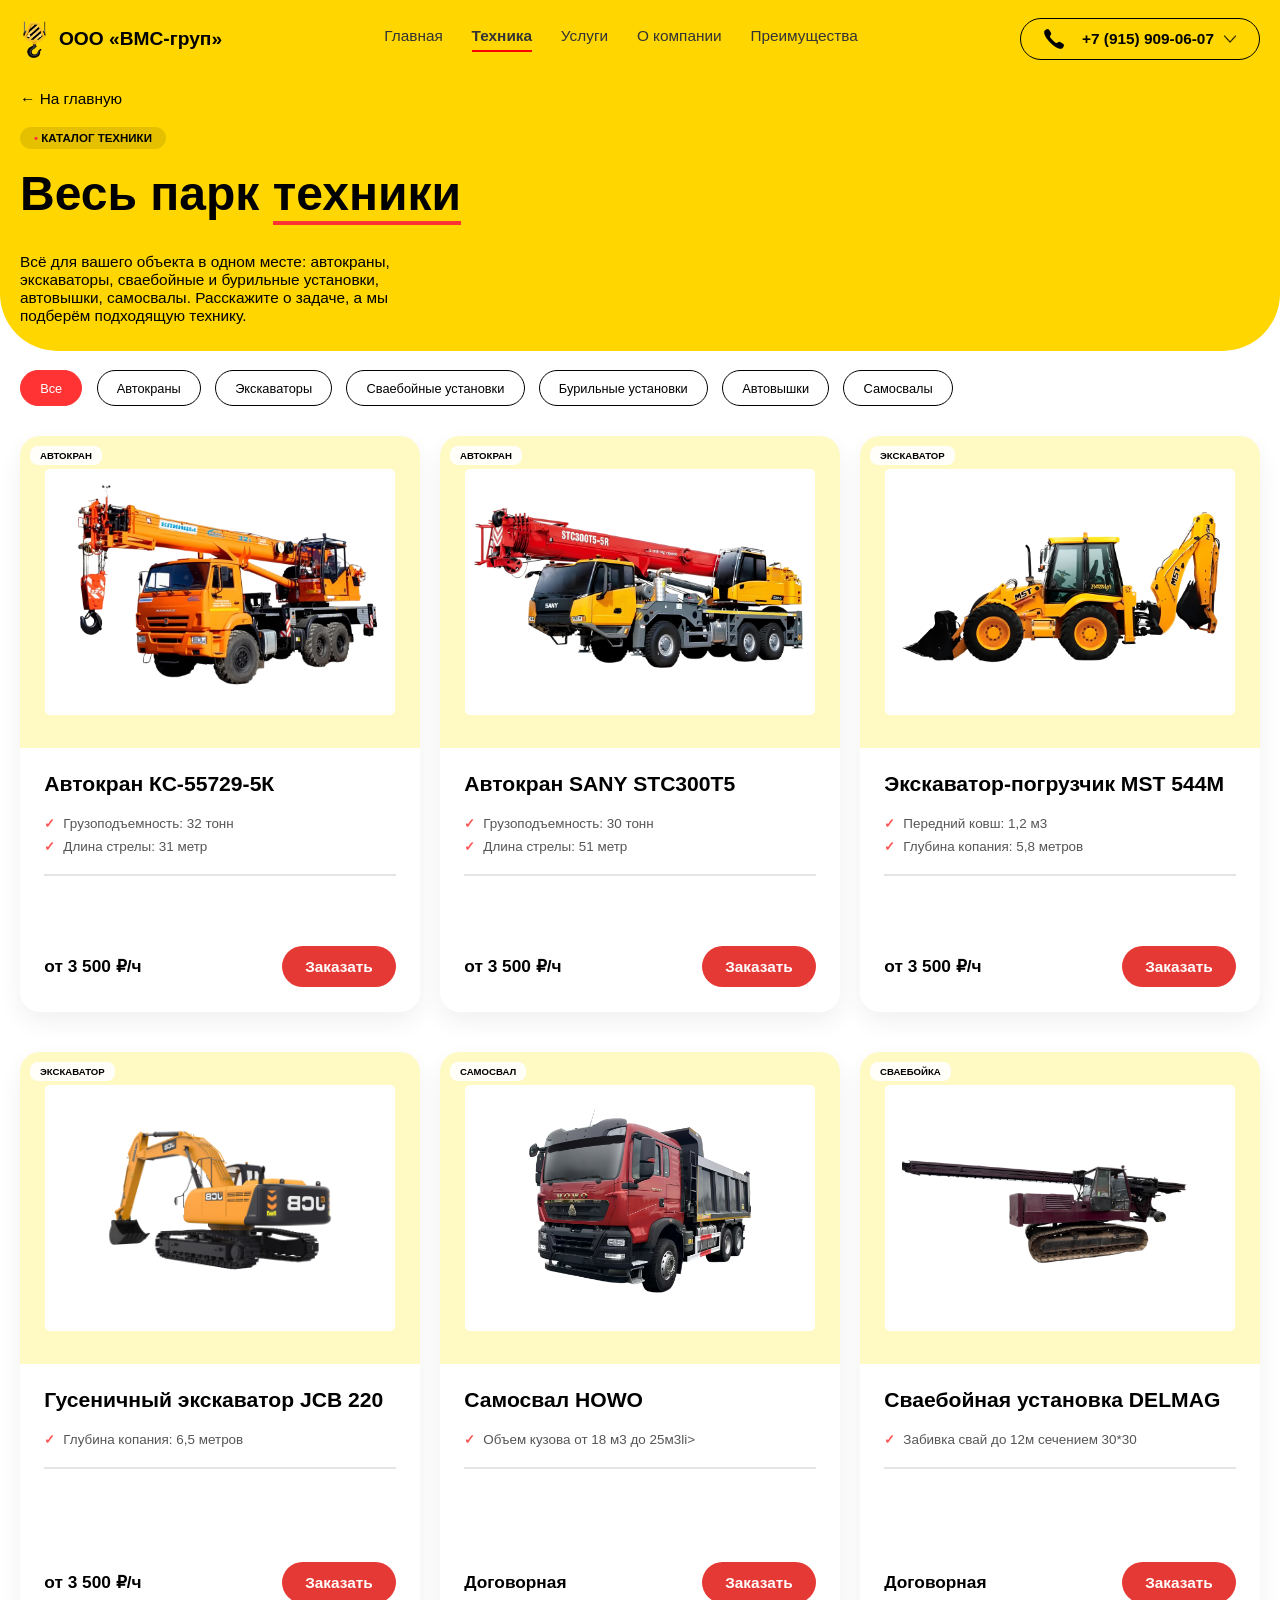
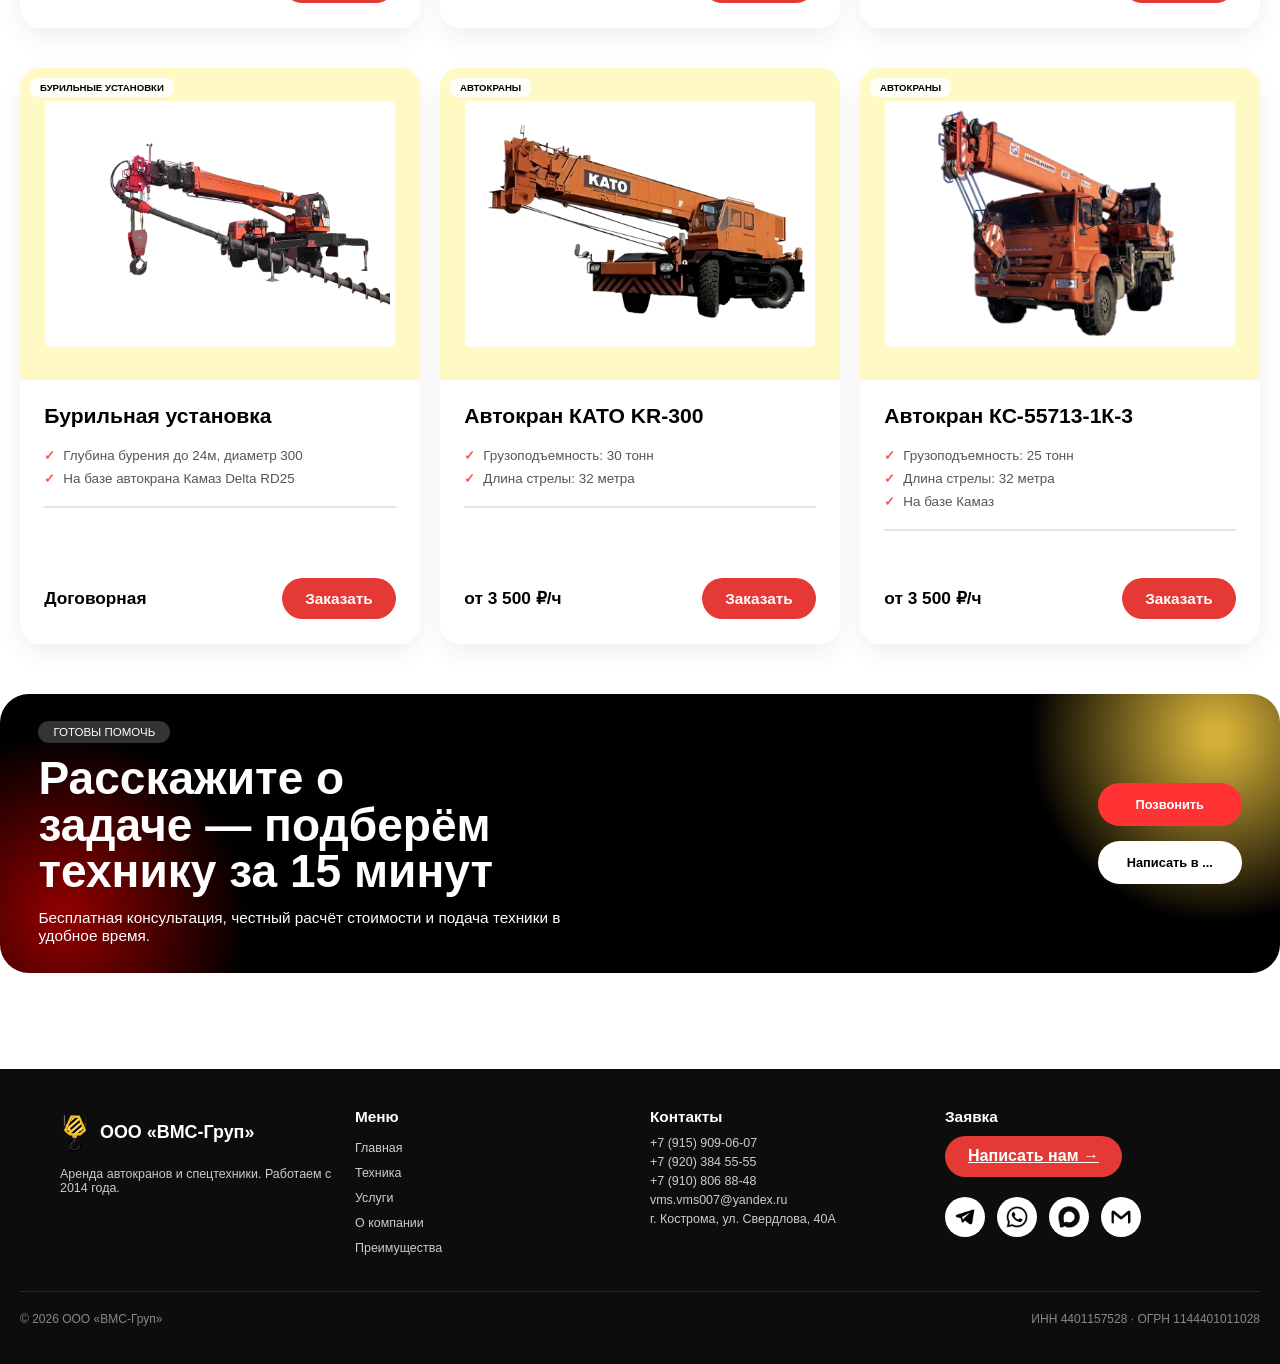
==== commit a6a032d6: "Update catalog.html" ====
--- a/catalog.html
+++ b/catalog.html
@@ -299,37 +299,49 @@
         <div class="footer-col">
             <div class="footer-logo-box">
                 <img src="logo.png" alt="Лого" class="footer-logo">
-                <h3>ООО «ВМС-груп»</h3>
+                <h3>ООО «ВМС-Груп»</h3>
             </div>
             <p>Аренда автокранов и спецтехники. Работаем с 2014 года.</p>
         </div>
-        
+
         <!-- Меню -->
         <div class="footer-col">
             <h4>Меню</h4>
             <ul>
-                <li><a href="#">Главная</a></li>
-                <li><a href="#">Техника</a></li>
-                <li><a href="#">Применение</a></li>
-                <li><a href="#">О компании</a></li>
-                <li><a href="#">Преимущества</a></li>
+                <li><a href="index.html">Главная</a></li>
+                <li><a href="catalog.html">Техника</a></li>
+                <li><a href="index.html#services">Услуги</a></li>
+                <li><a href="index.html#about">О компании</a></li>
+                <li><a href="index.html#advantages">Преимущества</a></li>
             </ul>
         </div>
-        
+
         <!-- Контакты -->
         <div class="footer-col">
             <h4>Контакты</h4>
-            <p>+7 (915) 909-06-07</p>
-            <p>+7 (920) 384 55-55</p>
-            <p>+7 (910) 806 88-48</p>
-            <p>vms.vms007@yandex.ru</p>
-        </div>
-        
-        <!-- Кнопка -->
+            <p><a href="tel:+79159090607">+7 (915) 909-06-07</a></p>
+            <p><a href="tel:+79203845555">+7 (920) 384 55-55</a></p>
+            <p><a href="tel:+79108068848">+7 (910) 806 88-48</a></p>
+            <p><a href="mailto:vms.vms007@yandex.ru">vms.vms007@yandex.ru</a></p>
+            <p class="footer-address">г. Кострома, ул. Свердлова, 40А</p>
+        </div>
+
+        <!-- Заявка и мессенджеры -->
         <div class="footer-col">
             <h4>Заявка</h4>
             <a href="#contacts" class="btn-red">Написать нам →</a>
-        </div>
+            <div class="footer-socials">
+                <a href="https://t.me/ваш_логин" target="_blank" rel="noopener" aria-label="Telegram"><img src="telegram.png" alt="Telegram"></a>
+                <a href="https://wa.me/79108068848" target="_blank" rel="noopener" aria-label="WhatsApp"><img src="whatsapp.png" alt="WhatsApp"></a>
+                <a href="#" onclick="openRandomMax(event)" aria-label="MAX"><img src="Max.png" alt="MAX"></a>
+                <a href="mailto:vms.vms007@yandex.ru" aria-label="Почта"><img src="gmail.png" alt="Почта"></a>
+            </div>
+        </div>
+    </div>
+
+    <div class="footer-bottom">
+        <span>© 2026 ООО «ВМС-Груп»</span>
+        <span>ИНН 4401157528 · ОГРН 1144401011028</span>
     </div>
 </footer>
 </main>
--- a/style.css
+++ b/style.css
@@ -2086,3 +2086,41 @@
         padding: clamp(7px, 0.75vw, 10px) clamp(12px, 1.5vw, 20px);
     }
 }
+
+
+/* ---------- ФУТЕР: ссылки, мессенджеры, нижняя строка ---------- */
+.footer-col p a,
+.footer-col ul li a { color: #ccc; text-decoration: none; transition: color 0.2s; }
+.footer-col p a:hover,
+.footer-col ul li a:hover { color: #fff; }
+
+.footer-socials {
+    display: flex;
+    gap: 12px;
+    margin-top: 20px;
+}
+.footer-socials a {
+    width: 40px;
+    height: 40px;
+    border-radius: 50%;
+    background: #fff; /* белый круг, чтобы чёрные иконки были видны на тёмном фоне */
+    display: flex;
+    align-items: center;
+    justify-content: center;
+    transition: transform 0.2s;
+}
+.footer-socials a:hover { transform: scale(1.1); }
+.footer-socials img { width: 22px; height: 22px; object-fit: contain; }
+
+.footer-bottom {
+    display: flex;
+    justify-content: space-between;
+    flex-wrap: wrap;
+    gap: 8px 20px;
+    max-width: 1370px;
+    margin: 30px auto 0;
+    padding-top: 20px;
+    border-top: 1px solid #2a2a2a;
+    font-size: 12px;
+    color: #888;
+}
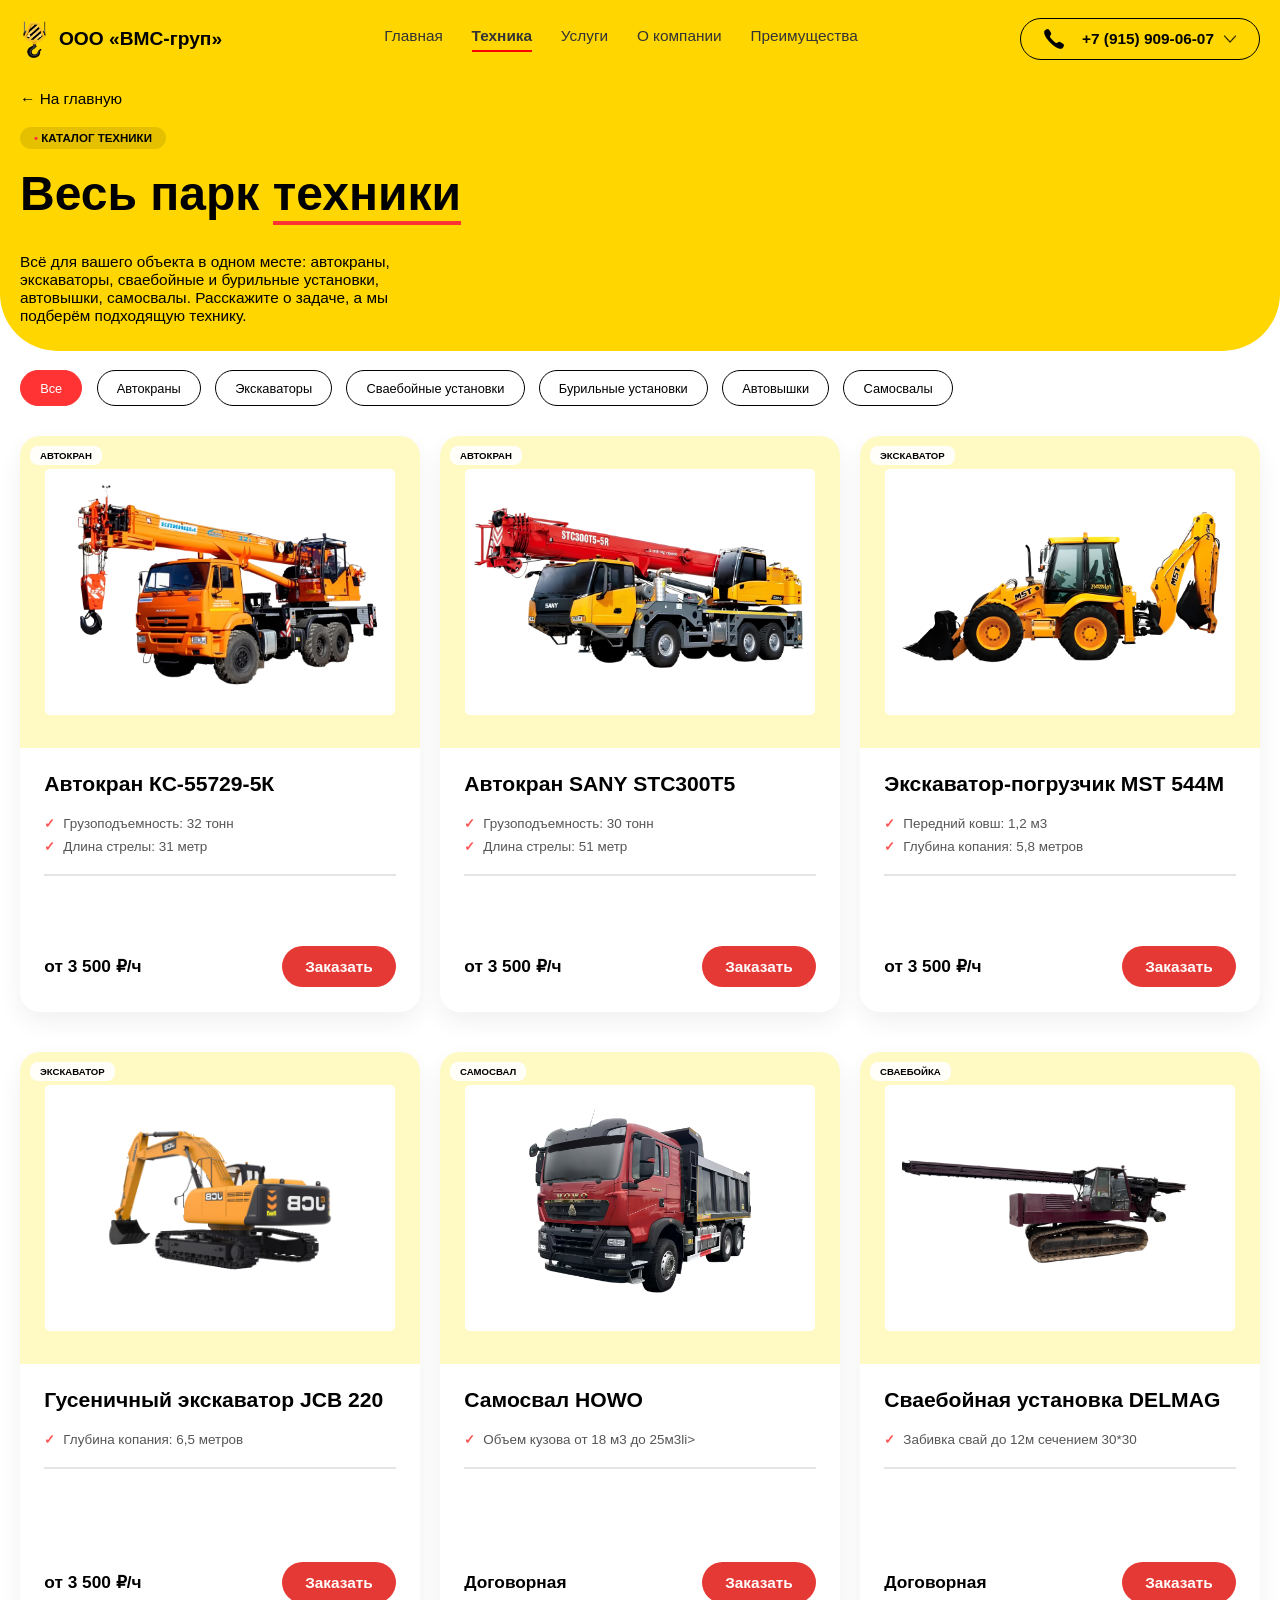
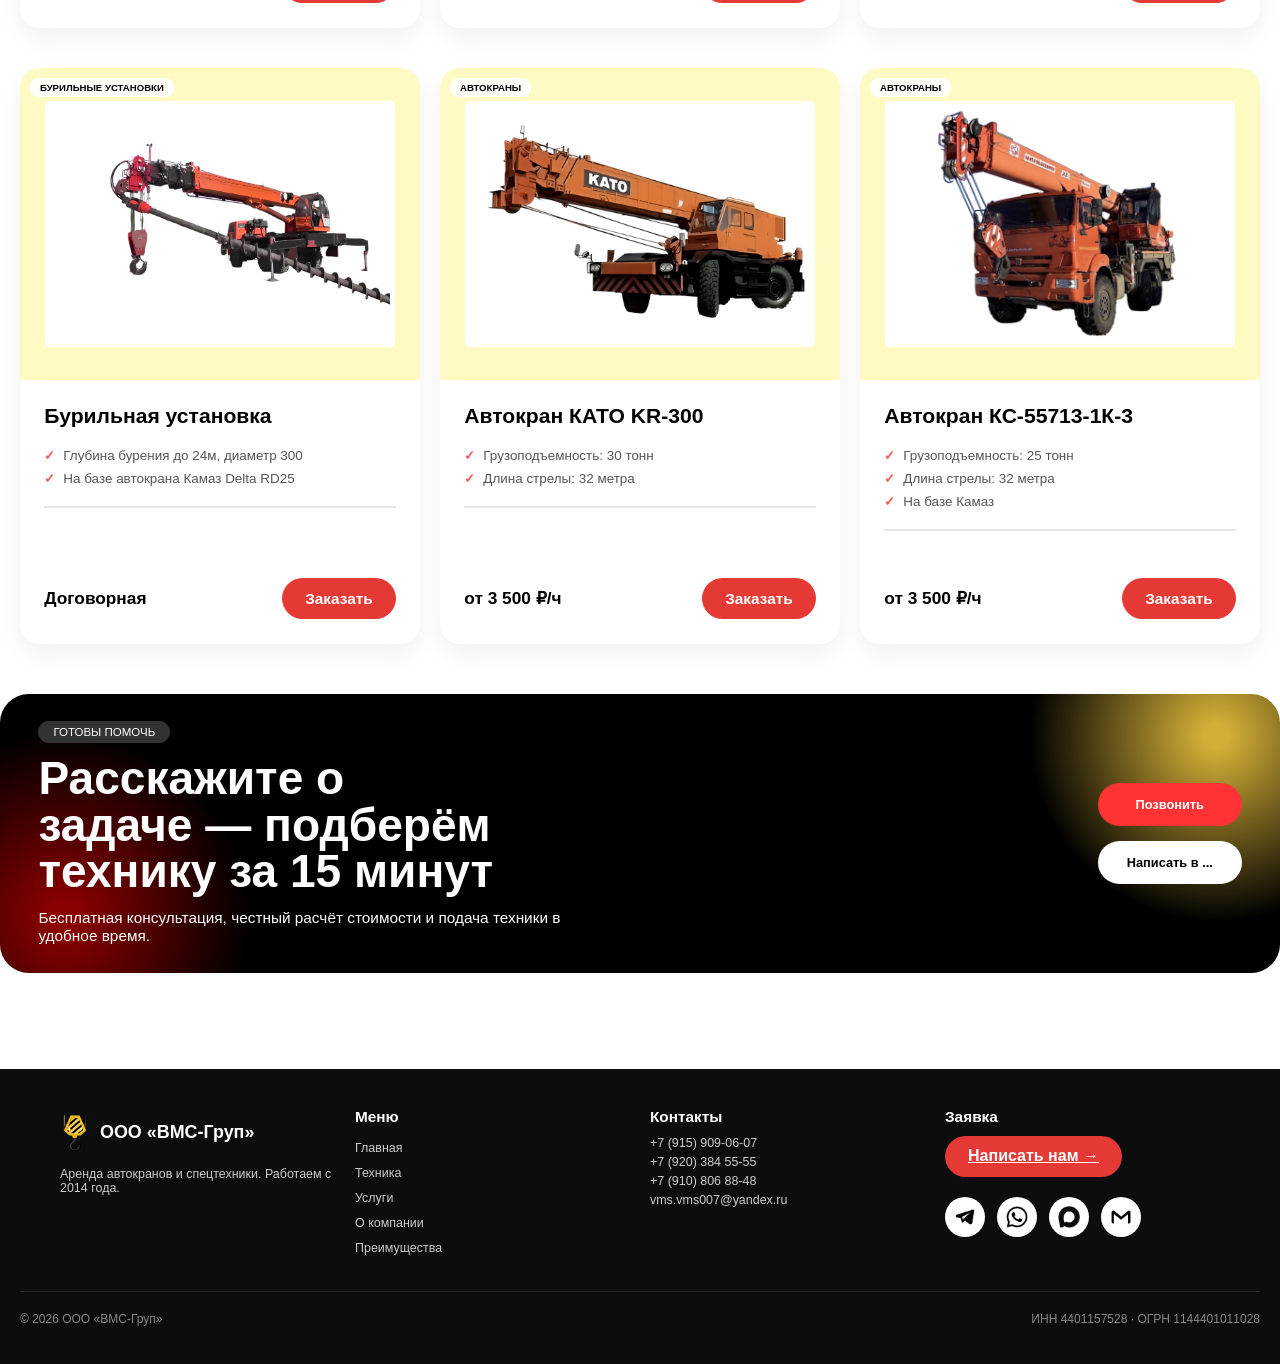
==== commit aafcaee7: "Update catalog.html" ====
--- a/catalog.html
+++ b/catalog.html
@@ -3,7 +3,18 @@
 <head>
     <meta charset="UTF-8">
     <meta name="viewport" content="width=device-width, initial-scale=1.0">
-    <title>Весь парк техники | ООО «ВМС-груп»</title>
+    <meta name="theme-color" content="#FFD600" media="(max-width: 768px)">
+    <title>Каталог спецтехники: автокраны, экскаваторы, автовышки | ВМС-Груп</title>
+    <meta name="description" content="Весь парк техники в аренду: автокраны, экскаваторы, сваебойные и бурильные установки, автовышки, самосвалы. Работаем по всей России. Расчёт стоимости и подбор техники под вашу задачу.">
+    <link rel="canonical" href="https://your-domain.ru/catalog.html">
+    <meta name="robots" content="index, follow">
+    <meta property="og:type" content="website">
+    <meta property="og:locale" content="ru_RU">
+    <meta property="og:site_name" content="ООО «ВМС-Груп»">
+    <meta property="og:title" content="Каталог спецтехники в аренду по всей России">
+    <meta property="og:description" content="Весь парк техники в аренду: автокраны, экскаваторы, сваебойные и бурильные установки, автовышки, самосвалы. Работаем по всей России. Расчёт стоимости и подбор техники под вашу задачу.">
+    <meta property="og:url" content="https://your-domain.ru/catalog.html">
+    <meta property="og:image" content="https://your-domain.ru/logo.png">
     <link rel="stylesheet" href="style.css">
     <link rel="shortcut icon" href="logo.ico" type="image/x-icon">
 </head>
@@ -11,7 +22,7 @@
 
    <header class="header">
     <div class="header-container"> <div class="logo-container">
-            <img src="logo.png" alt="Лого">
+            <img src="logo.png" alt="ООО «ВМС-Груп» — аренда автокранов и спецтехники">
             <span class="logo-text">ООО «ВМС-груп»</span>
         </div>
         <nav class="nav-links">
@@ -285,7 +296,7 @@
     <span class="btn-text">Написать в ...</span>
     <span class="messenger-icons" style="display: none;">
         <a href="https://t.me/ваш_логин" target="_blank" onclick="event.stopPropagation()"><img src="telegram.png" alt="Telegram"></a>
-        <a href="https://wa.me/79108068848" target="_blank" onclick="event.stopPropagation()"><img src="whatsapp.png" alt="WhatsApp"></a>
+        <a href="#" onclick="openRandomWhatsApp(event)"><img src="whatsapp.png" alt="WhatsApp"></a>
         <a href="#" onclick="openRandomMax(event)"><img src="Max.png" alt="MAX"></a>
         <a href="mailto:vms.vms007@yandex.ru" onclick="event.stopPropagation()"><img src="gmail.png" alt="Почта"></a>
     </span>
@@ -323,7 +334,6 @@
             <p><a href="tel:+79203845555">+7 (920) 384 55-55</a></p>
             <p><a href="tel:+79108068848">+7 (910) 806 88-48</a></p>
             <p><a href="mailto:vms.vms007@yandex.ru">vms.vms007@yandex.ru</a></p>
-            <p class="footer-address">г. Кострома, ул. Свердлова, 40А</p>
         </div>
 
         <!-- Заявка и мессенджеры -->
@@ -332,7 +342,7 @@
             <a href="#contacts" class="btn-red">Написать нам →</a>
             <div class="footer-socials">
                 <a href="https://t.me/ваш_логин" target="_blank" rel="noopener" aria-label="Telegram"><img src="telegram.png" alt="Telegram"></a>
-                <a href="https://wa.me/79108068848" target="_blank" rel="noopener" aria-label="WhatsApp"><img src="whatsapp.png" alt="WhatsApp"></a>
+                <a href="#" onclick="openRandomWhatsApp(event)" aria-label="WhatsApp"><img src="whatsapp.png" alt="WhatsApp"></a>
                 <a href="#" onclick="openRandomMax(event)" aria-label="MAX"><img src="Max.png" alt="MAX"></a>
                 <a href="mailto:vms.vms007@yandex.ru" aria-label="Почта"><img src="gmail.png" alt="Почта"></a>
             </div>
@@ -377,7 +387,7 @@
         if (activeOrderBtn) resetOrderBtn(activeOrderBtn);
 
         const phones = [
-            "+7 (910) 808-88-48",
+            "+7 (910) 806-88-48",
             "+7 (953) 666-07-99",
             "+7 (915) 909-06-07"
         ];
@@ -416,6 +426,17 @@
             activeOrderBtn = null;
         }
     });
+
+    window.openRandomWhatsApp = function(e) {
+        e.preventDefault();
+        e.stopPropagation();
+        const waLinks = [
+            "https://wa.me/79108068848",
+            "https://wa.me/qr/SNNUA4A7JJ7HG1"
+        ];
+        const link = waLinks[Math.floor(Math.random() * waLinks.length)];
+        window.open(link, '_blank', 'noopener');
+    };
 
     window.openRandomMax = function(e) {
         e.preventDefault();
--- a/style.css
+++ b/style.css
@@ -2,6 +2,11 @@
     scroll-behavior: smooth; /* Включает плавную прокрутку по всему сайту */
     overflow-y: scroll;
     height: 100%;
+}
+
+/* Жёлтая полоса вверху экрана только на телефоне (под строкой состояния) */
+@media (max-width: 768px) {
+    html { background-color: #FFD600; }
 }
 
 /* Добавьте это, чтобы заголовок секции не прилипал к самому верху экрана */
@@ -1288,7 +1293,7 @@
     }
 
     .hero-left h1 {
-        font-size: 44px !important;
+        font-size: clamp(30px, 11.2vw, 44px) !important; /* плавно уменьшается на узких экранах */
         line-height: 0.9 !important;
     }
 
@@ -1479,7 +1484,7 @@
     /* Принудительно отменяем запрет на перенос и ставим межстрочный интервал 0.9 */
     .catalog-header h2,
     #catalog h2 {
-        font-size: 40px !important;
+        font-size: clamp(27px, 10.2vw, 40px) !important; /* плавно уменьшается на узких экранах */
         line-height: 0.9 !important;
         white-space: normal !important; /* Убивает баг с вылетом строки вбок */
         width: 100% !important;
@@ -1526,7 +1531,7 @@
 
     /* Заголовки */
     #services .usage-title {
-        font-size: 40px !important;
+        font-size: clamp(27px, 10.2vw, 40px) !important; /* плавно уменьшается на узких экранах */
         line-height: 1.1 !important;
     }
     #services .usage-desc {
@@ -1629,7 +1634,7 @@
 
     /* Заголовок: 40px и межстрочный 0.9 */
     #contacts .consultation-content h2 {
-        font-size: 40px !important;
+        font-size: clamp(27px, 10.2vw, 40px) !important; /* плавно уменьшается на узких экранах */
         line-height: 0.9 !important;
         text-align: left !important;
     }
@@ -1663,7 +1668,7 @@
 
     /* Заголовок H2: 40px и межстрочный 0.9 */
     #about .about-text h2 {
-        font-size: 40px !important;
+        font-size: clamp(27px, 10.2vw, 40px) !important; /* плавно уменьшается на узких экранах */
         line-height: 0.9 !important;
         text-align: left !important;
         margin-bottom: 16px !important;
@@ -1733,7 +1738,7 @@
 
     /* 2. Заголовок H2: 40px и межстрочный интервал 0.9 */
     #advantages h2 {
-        font-size: 40px !important;
+        font-size: clamp(27px, 10.2vw, 40px) !important; /* плавно уменьшается на узких экранах */
         line-height: 0.9 !important;
         text-align: left !important;
         margin-bottom: 12px !important;
@@ -1847,7 +1852,7 @@
 
     /* Заголовок H1: 40px и межстрочный 0.9 */
     .catalog-hero h1 {
-        font-size: 44px !important;
+        font-size: clamp(30px, 11.2vw, 44px) !important; /* плавно уменьшается на узких экранах */
         line-height: 0.9 !important;
         text-align: left !important;
         margin-bottom: 16px !important;
@@ -2124,3 +2129,8 @@
     font-size: 12px;
     color: #888;
 }
+
+/* Адаптация под разные телефоны */
+html { -webkit-text-size-adjust: 100%; text-size-adjust: 100%; }
+h1, h2, h3 { overflow-wrap: break-word; }
+img { max-width: 100%; }
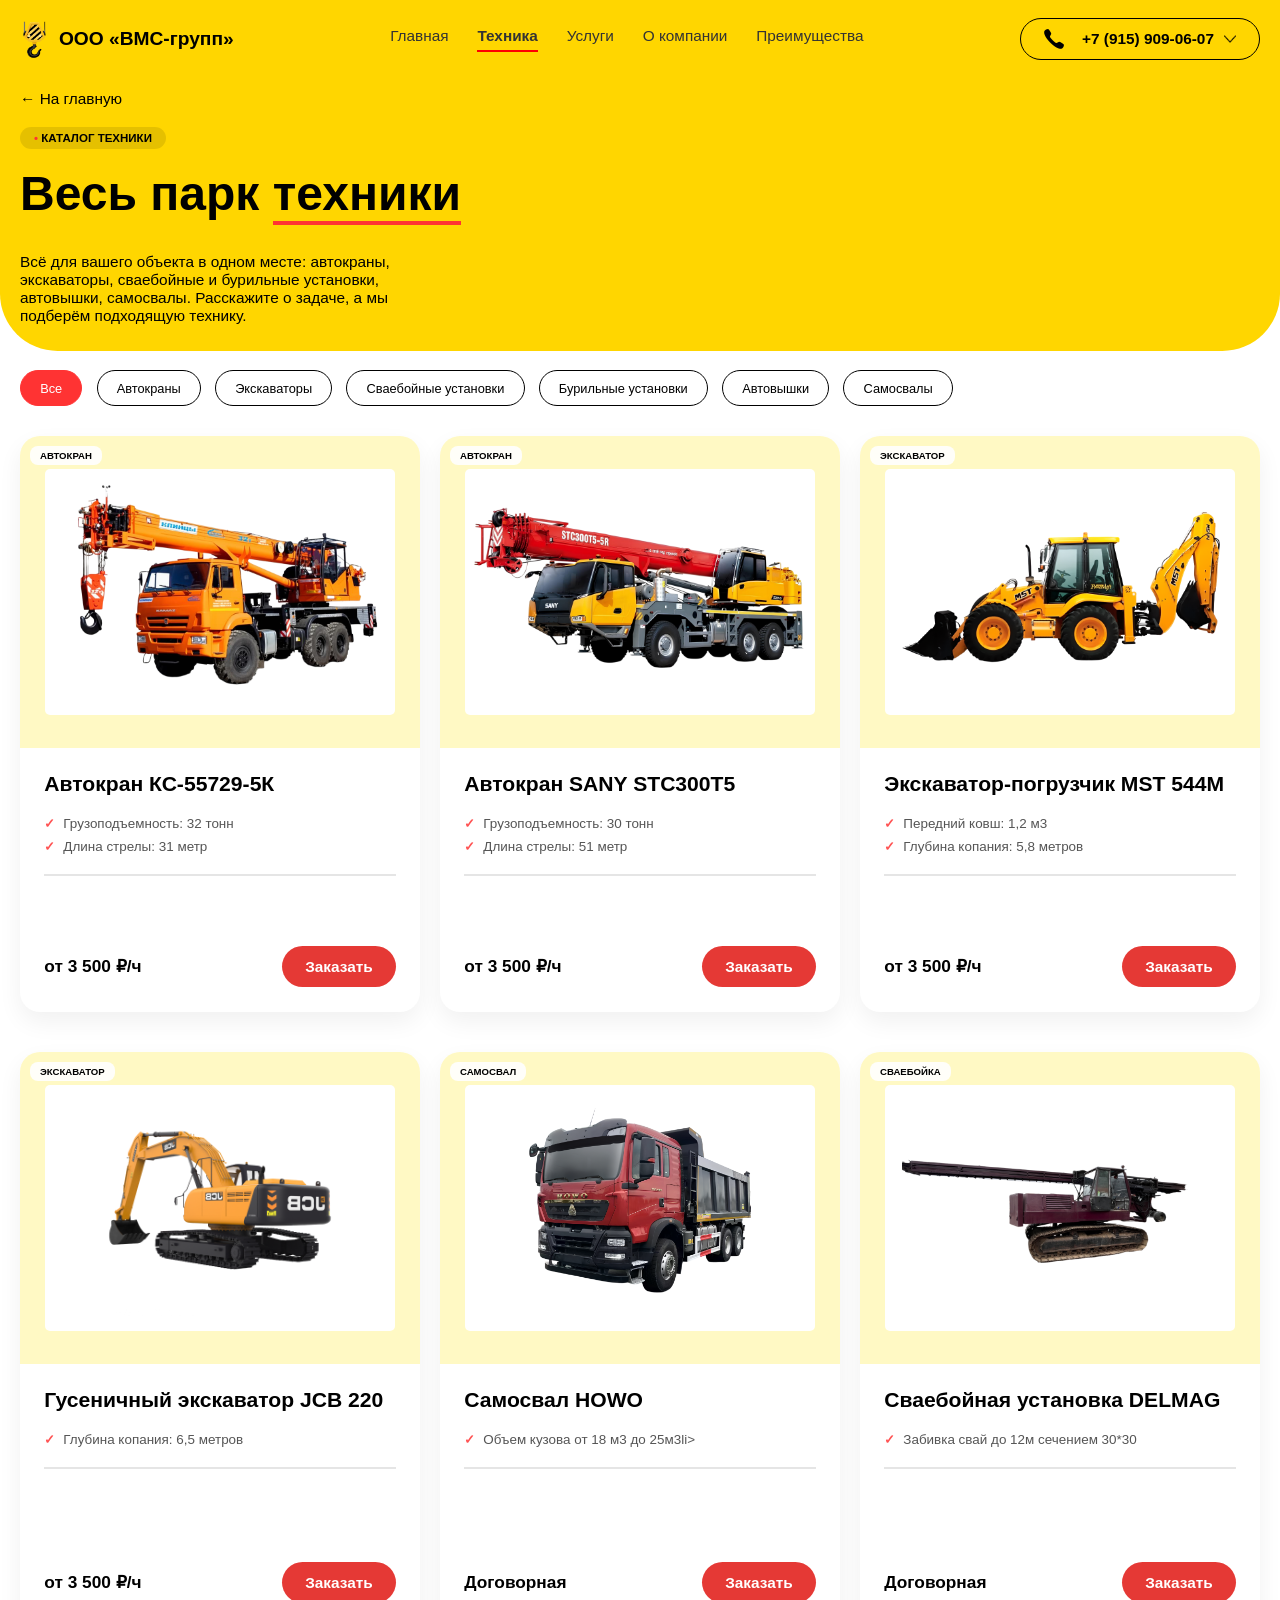
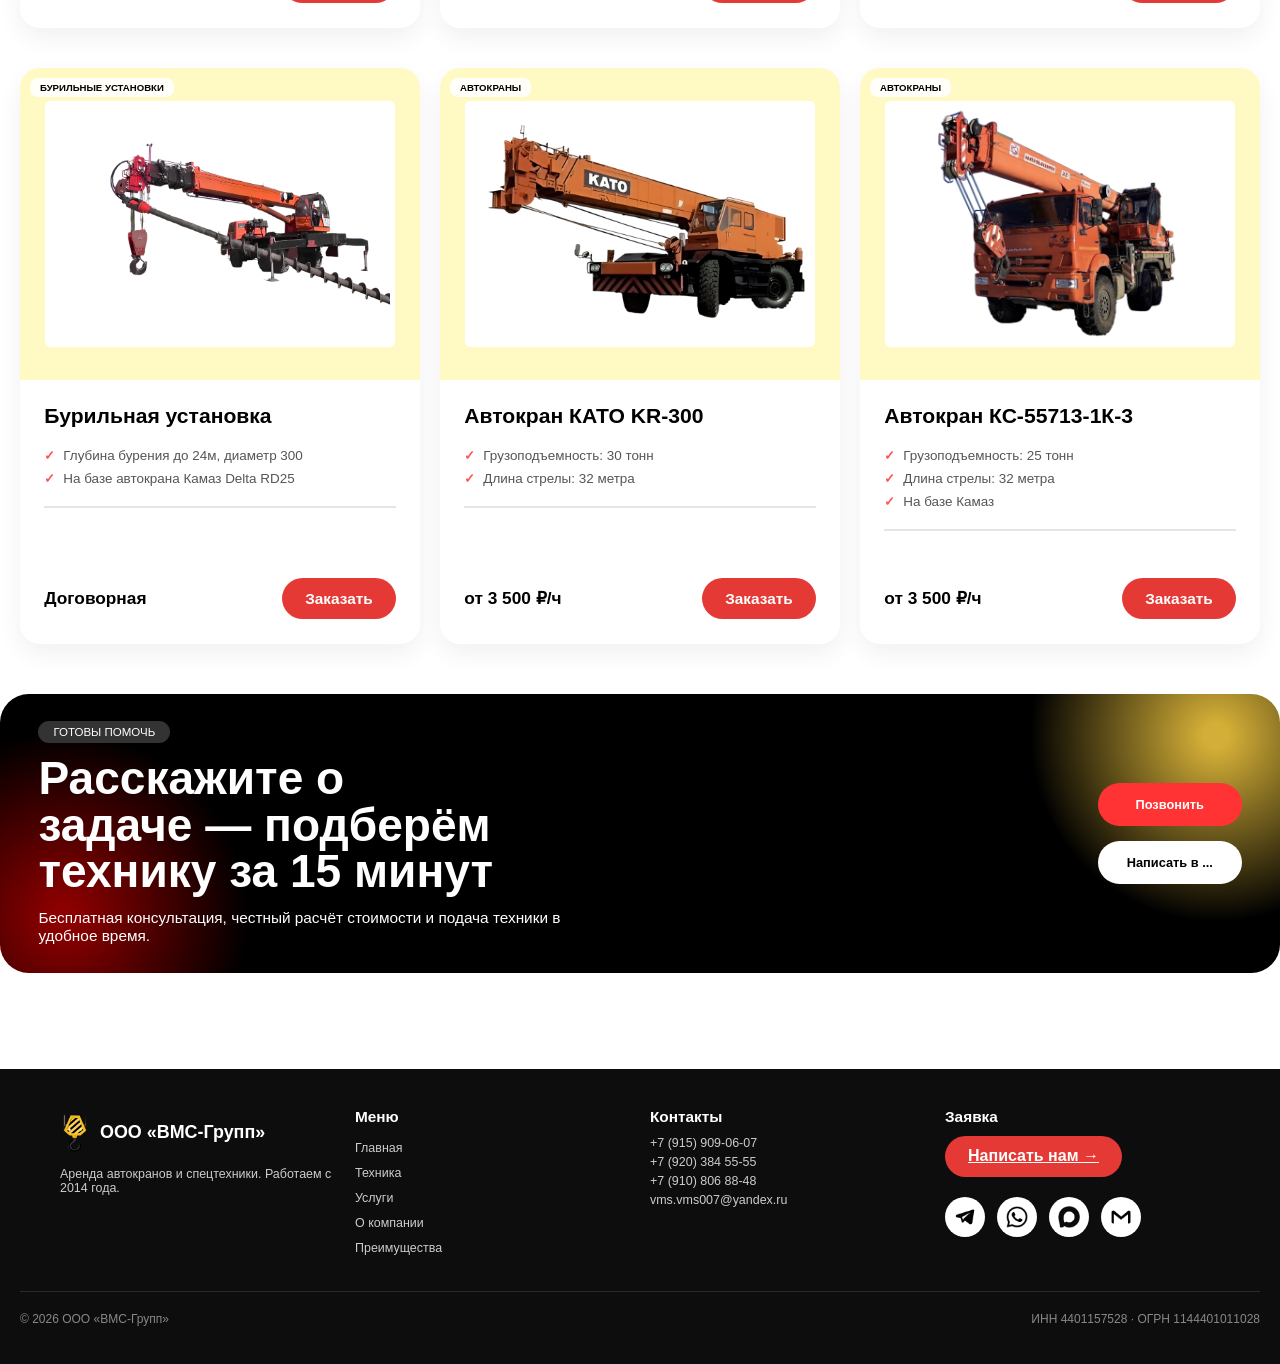
==== commit 15d15fe3: "Update catalog.html" ====
--- a/catalog.html
+++ b/catalog.html
@@ -4,13 +4,13 @@
     <meta charset="UTF-8">
     <meta name="viewport" content="width=device-width, initial-scale=1.0">
     <meta name="theme-color" content="#FFD600" media="(max-width: 768px)">
-    <title>Каталог спецтехники: автокраны, экскаваторы, автовышки | ВМС-Груп</title>
+    <title>Каталог спецтехники: автокраны, экскаваторы, автовышки | ВМС-Групп</title>
     <meta name="description" content="Весь парк техники в аренду: автокраны, экскаваторы, сваебойные и бурильные установки, автовышки, самосвалы. Работаем по всей России. Расчёт стоимости и подбор техники под вашу задачу.">
     <link rel="canonical" href="https://your-domain.ru/catalog.html">
     <meta name="robots" content="index, follow">
     <meta property="og:type" content="website">
     <meta property="og:locale" content="ru_RU">
-    <meta property="og:site_name" content="ООО «ВМС-Груп»">
+    <meta property="og:site_name" content="ООО «ВМС-Групп»">
     <meta property="og:title" content="Каталог спецтехники в аренду по всей России">
     <meta property="og:description" content="Весь парк техники в аренду: автокраны, экскаваторы, сваебойные и бурильные установки, автовышки, самосвалы. Работаем по всей России. Расчёт стоимости и подбор техники под вашу задачу.">
     <meta property="og:url" content="https://your-domain.ru/catalog.html">
@@ -22,8 +22,8 @@
 
    <header class="header">
     <div class="header-container"> <div class="logo-container">
-            <img src="logo.png" alt="ООО «ВМС-Груп» — аренда автокранов и спецтехники">
-            <span class="logo-text">ООО «ВМС-груп»</span>
+            <img src="logo.png" alt="ООО «ВМС-Групп» — аренда автокранов и спецтехники">
+            <span class="logo-text">ООО «ВМС-групп»</span>
         </div>
         <nav class="nav-links">
             <a href="index.html">Главная</a>
@@ -295,7 +295,7 @@
         <button class="btn-whatsapp" onclick="expandMessengerBtn(this)">
     <span class="btn-text">Написать в ...</span>
     <span class="messenger-icons" style="display: none;">
-        <a href="https://t.me/ваш_логин" target="_blank" onclick="event.stopPropagation()"><img src="telegram.png" alt="Telegram"></a>
+        <a href="https://t.me/vmsgrup" target="_blank" onclick="event.stopPropagation()"><img src="telegram.png" alt="Telegram"></a>
         <a href="#" onclick="openRandomWhatsApp(event)"><img src="whatsapp.png" alt="WhatsApp"></a>
         <a href="#" onclick="openRandomMax(event)"><img src="Max.png" alt="MAX"></a>
         <a href="mailto:vms.vms007@yandex.ru" onclick="event.stopPropagation()"><img src="gmail.png" alt="Почта"></a>
@@ -310,7 +310,7 @@
         <div class="footer-col">
             <div class="footer-logo-box">
                 <img src="logo.png" alt="Лого" class="footer-logo">
-                <h3>ООО «ВМС-Груп»</h3>
+                <h3>ООО «ВМС-Групп»</h3>
             </div>
             <p>Аренда автокранов и спецтехники. Работаем с 2014 года.</p>
         </div>
@@ -350,7 +350,7 @@
     </div>
 
     <div class="footer-bottom">
-        <span>© 2026 ООО «ВМС-Груп»</span>
+        <span>© 2026 ООО «ВМС-Групп»</span>
         <span>ИНН 4401157528 · ОГРН 1144401011028</span>
     </div>
 </footer>
@@ -388,7 +388,7 @@
 
         const phones = [
             "+7 (910) 806-88-48",
-            "+7 (953) 666-07-99",
+            "+7 (920) 384-55-55",
             "+7 (915) 909-06-07"
         ];
         const randomPhone = phones[Math.floor(Math.random() * phones.length)];
--- a/style.css
+++ b/style.css
@@ -2134,3 +2134,34 @@
 html { -webkit-text-size-adjust: 100%; text-size-adjust: 100%; }
 h1, h2, h3 { overflow-wrap: break-word; }
 img { max-width: 100%; }
+
+/* ---------- Кнопки на главной: положение относительно жёлтого блока ---------- */
+/* Компьютер: обе кнопки чуть ниже, чтобы почти касались жёлтого блока, но стояли на белом */
+@media (min-width: 769px) {
+    .hero-left .buttons {
+        position: relative;
+        top: clamp(6px, 0.8vw, 12px); /* масштабируется вместе с шириной экрана */
+    }
+}
+
+/* Телефон: «Оставить заявку» остаётся на жёлтом, «Смотреть технику» опущена на белый фон */
+@media (max-width: 768px) {
+    .hero-left .buttons .btn-white {
+        position: relative;
+        top: 18px;
+    }
+}
+
+/* ---------- Заголовок главной: союз «и» ---------- */
+/* Компьютер: «автокранов» / «и спецтехники». Телефон: «автокранов и» / «спецтехники» */
+h1 span.and-mobile,
+h1 span.and-desktop {
+    border-bottom: none;
+    display: inline;
+}
+h1 span.and-mobile { display: none; }
+
+@media (max-width: 768px) {
+    h1 span.and-mobile { display: inline; }
+    h1 span.and-desktop { display: none; }
+}
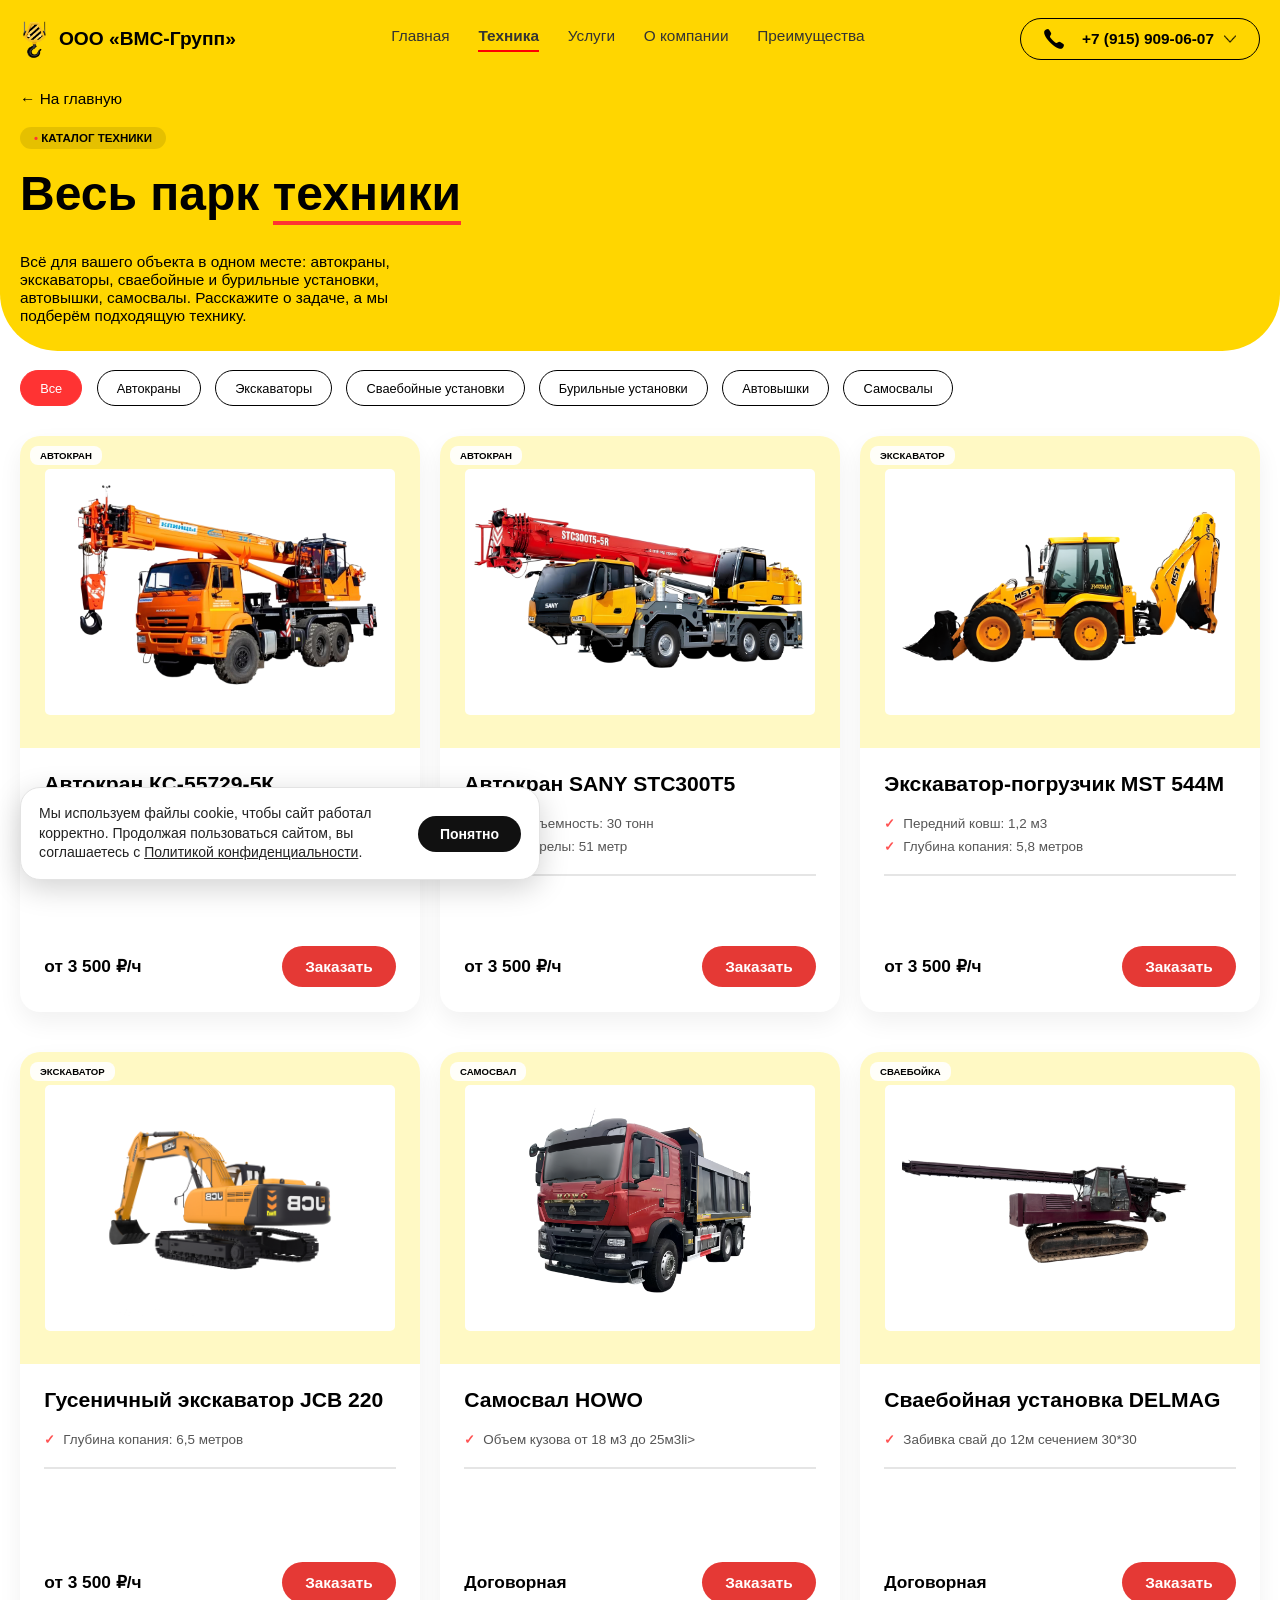
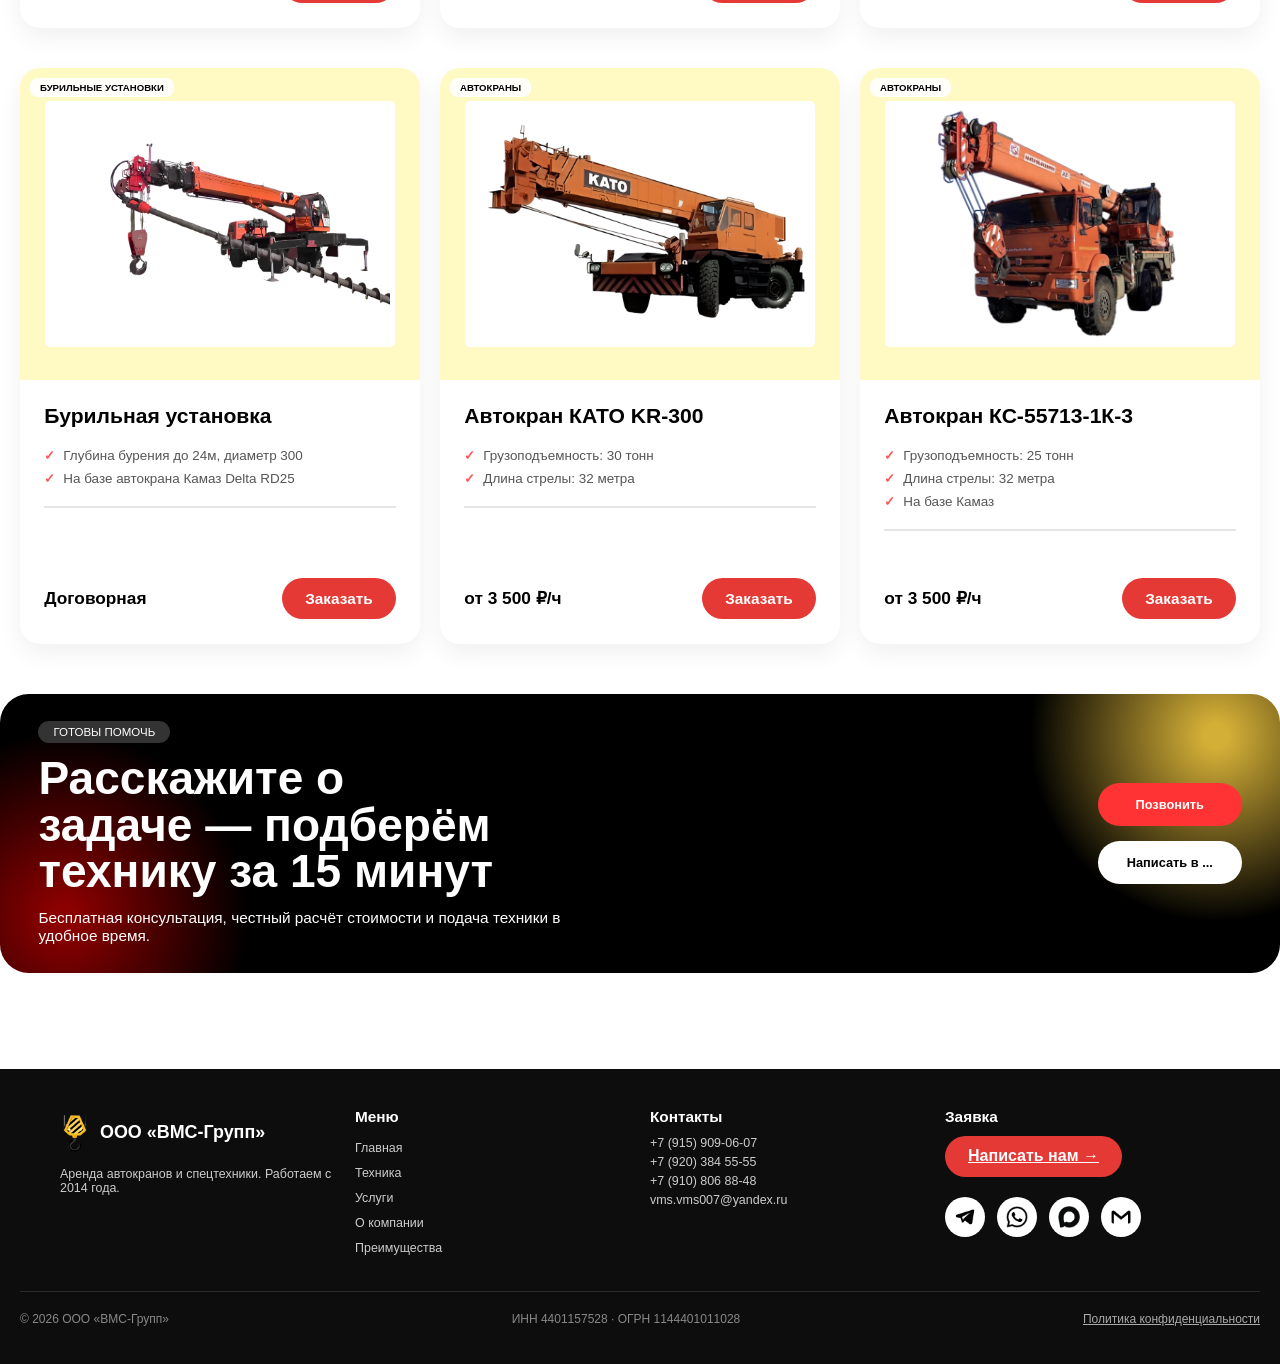
==== commit 12db8b1a: "Update catalog.html" ====
--- a/catalog.html
+++ b/catalog.html
@@ -3,6 +3,7 @@
 <head>
     <meta charset="UTF-8">
     <meta name="viewport" content="width=device-width, initial-scale=1.0">
+    <meta name="format-detection" content="telephone=no">
     <meta name="theme-color" content="#FFD600" media="(max-width: 768px)">
     <title>Каталог спецтехники: автокраны, экскаваторы, автовышки | ВМС-Групп</title>
     <meta name="description" content="Весь парк техники в аренду: автокраны, экскаваторы, сваебойные и бурильные установки, автовышки, самосвалы. Работаем по всей России. Расчёт стоимости и подбор техники под вашу задачу.">
@@ -15,7 +16,7 @@
     <meta property="og:description" content="Весь парк техники в аренду: автокраны, экскаваторы, сваебойные и бурильные установки, автовышки, самосвалы. Работаем по всей России. Расчёт стоимости и подбор техники под вашу задачу.">
     <meta property="og:url" content="https://your-domain.ru/catalog.html">
     <meta property="og:image" content="https://your-domain.ru/logo.png">
-    <link rel="stylesheet" href="style.css">
+    <link rel="stylesheet" href="style.css?v=7">
     <link rel="shortcut icon" href="logo.ico" type="image/x-icon">
 </head>
 <body>
@@ -23,7 +24,7 @@
    <header class="header">
     <div class="header-container"> <div class="logo-container">
             <img src="logo.png" alt="ООО «ВМС-Групп» — аренда автокранов и спецтехники">
-            <span class="logo-text">ООО «ВМС-групп»</span>
+            <span class="logo-text">ООО «ВМС-Групп»</span>
         </div>
         <nav class="nav-links">
             <a href="index.html">Главная</a>
@@ -43,8 +44,8 @@
     <div class="separator"></div>
     
       <div class="phone-list">
-        <div style="margin: 5px 0;">+7 (920) 384 55-55</div>
-        <div style="margin: 5px 0;">+7 (910) 806 88-48</div>
+        <div style="margin: 5px 0;"><a href="tel:+79203845555">+7 (920) 384 55-55</a></div>
+        <div style="margin: 5px 0;"><a href="tel:+79108068848">+7 (910) 806 88-48</a></div>
     </div>
 </div>
     </div>
@@ -341,7 +342,7 @@
             <h4>Заявка</h4>
             <a href="#contacts" class="btn-red">Написать нам →</a>
             <div class="footer-socials">
-                <a href="https://t.me/ваш_логин" target="_blank" rel="noopener" aria-label="Telegram"><img src="telegram.png" alt="Telegram"></a>
+                <a href="https://t.me/vmsgrup" target="_blank" rel="noopener" aria-label="Telegram"><img src="telegram.png" alt="Telegram"></a>
                 <a href="#" onclick="openRandomWhatsApp(event)" aria-label="WhatsApp"><img src="whatsapp.png" alt="WhatsApp"></a>
                 <a href="#" onclick="openRandomMax(event)" aria-label="MAX"><img src="Max.png" alt="MAX"></a>
                 <a href="mailto:vms.vms007@yandex.ru" aria-label="Почта"><img src="gmail.png" alt="Почта"></a>
@@ -352,6 +353,7 @@
     <div class="footer-bottom">
         <span>© 2026 ООО «ВМС-Групп»</span>
         <span>ИНН 4401157528 · ОГРН 1144401011028</span>
+        <a href="privacy.html">Политика конфиденциальности</a>
     </div>
 </footer>
 </main>
@@ -378,7 +380,10 @@
         if (window.event) window.event.stopPropagation();
 
         // Номер уже показан в этой кнопке — ничего не меняем
-        if (activeOrderBtn === btn) return;
+        if (activeOrderBtn === btn) {
+            if (btn.dataset.phone) window.location.href = 'tel:' + btn.dataset.phone;
+            return;
+        }
 
         // Запоминаем исходный вид кнопки («Заказать» / «Позвонить»)
         if (!btn.dataset.originalHtml) btn.dataset.originalHtml = btn.innerHTML;
@@ -392,6 +397,7 @@
             "+7 (915) 909-06-07"
         ];
         const randomPhone = phones[Math.floor(Math.random() * phones.length)];
+        btn.dataset.phone = randomPhone.replace(/[^\d+]/g, '');
 
         // «Позвонить» остаётся того же размера, номер вписывается внутрь, соседние кнопки не двигаются
         const isCallBtn = btn.classList.contains('btn-call');
@@ -541,5 +547,55 @@
         });
     });
 </script>
+<!-- Кнопка «Наверх» -->
+<button class="to-top" id="toTop" type="button" aria-label="Наверх">
+    <svg width="22" height="22" viewBox="0 0 24 24" fill="none" stroke="currentColor" stroke-width="2.6" stroke-linecap="round" stroke-linejoin="round" aria-hidden="true"><path d="M12 19V5"/><path d="M5 12l7-7 7 7"/></svg>
+</button>
+
+<!-- Уведомление об использовании файлов cookie -->
+<div class="cookie-banner" id="cookieBanner" role="dialog" aria-live="polite" aria-label="Файлы cookie" hidden>
+    <p>Мы используем файлы cookie, чтобы сайт работал корректно. Продолжая пользоваться сайтом, вы соглашаетесь с <a href="privacy.html">Политикой конфиденциальности</a>.</p>
+    <button type="button" id="cookieAccept">Понятно</button>
+</div>
+
+<script>
+(function () {
+    var KEY = 'vms_cookie_consent';
+    var banner = document.getElementById('cookieBanner');
+    var toTop = document.getElementById('toTop');
+
+    function isAccepted() {
+        try { return localStorage.getItem(KEY) === '1'; } catch (e) { return false; }
+    }
+    function setBannerHeight() {
+        var h = banner.hidden ? 0 : banner.offsetHeight + 16;
+        document.documentElement.style.setProperty('--cookie-h', h + 'px');
+    }
+
+    // Окно cookie появляется при загрузке страницы, пока посетитель не нажмёт «Понятно»
+    if (!isAccepted()) {
+        setTimeout(function () {
+            banner.hidden = false;
+            setBannerHeight();
+        }, 500);
+    }
+    document.getElementById('cookieAccept').addEventListener('click', function () {
+        try { localStorage.setItem(KEY, '1'); } catch (e) {}
+        banner.hidden = true;
+        setBannerHeight();
+    });
+    window.addEventListener('resize', setBannerHeight);
+
+    // Кнопка «Наверх» появляется после прокрутки вниз
+    function onScroll() {
+        toTop.classList.toggle('visible', (window.pageYOffset || document.documentElement.scrollTop) > 400);
+    }
+    window.addEventListener('scroll', onScroll, { passive: true });
+    onScroll();
+    toTop.addEventListener('click', function () {
+        window.scrollTo({ top: 0, behavior: 'smooth' });
+    });
+})();
+</script>
 </body>
 </html>
--- a/style.css
+++ b/style.css
@@ -2144,11 +2144,10 @@
     }
 }
 
-/* Телефон: «Оставить заявку» остаётся на жёлтом, «Смотреть технику» опущена на белый фон */
+/* Телефон: обе кнопки внутри жёлтого блока, расстояние между ними небольшое */
 @media (max-width: 768px) {
-    .hero-left .buttons .btn-white {
-        position: relative;
-        top: 18px;
+    .hero-left .buttons {
+        gap: 12px !important;
     }
 }
 
@@ -2165,3 +2164,175 @@
     h1 span.and-mobile { display: inline; }
     h1 span.and-desktop { display: none; }
 }
+
+/* Телефон: жёлтый блок главной опущен ниже, чтобы обе кнопки целиком были на жёлтом фоне */
+@media (max-width: 768px) {
+    .hero-yellow-bg { height: 505px; } /* было 460px; меняйте число, чтобы поднять или опустить нижнюю линию */
+}
+
+/* Галочки в списке: кружок не сжимается, когда текст переносится на вторую строку */
+.yellow-dot {
+    flex: 0 0 auto;
+    flex-shrink: 0;
+}
+@media (max-width: 768px) {
+    .yellow-dot {
+        flex: 0 0 20px;
+        min-width: 20px;
+        min-height: 20px;
+    }
+}
+
+/* Телефон, «Почему выбирают нас»: заголовок карточки в одной строке с иконкой, текст крупнее */
+@media (max-width: 768px) {
+    #advantages .card {
+        display: grid !important;
+        grid-template-columns: auto 1fr;
+        column-gap: 14px;
+        align-items: center;
+    }
+    #advantages .card .icon {
+        margin-bottom: 0;
+    }
+    #advantages .card h3 {
+        margin: 0;
+        font-size: clamp(18px, 5.6vw, 23px) !important; /* было около 12px — теперь заголовок хорошо виден */
+        font-weight: 800 !important;
+        line-height: 1.15;
+        color: #000;
+    }
+    #advantages .card p {
+        grid-column: 1 / -1; /* описание на всю ширину под иконкой и заголовком */
+        margin: 14px 0 0;
+        font-weight: 400;
+        color: #555; /* описание спокойнее, чтобы заголовок выделялся */
+    }
+}
+
+/* ---------- «О компании» ---------- */
+/* Компьютер: колонка 1 — заголовок, колонка 2 — весь текст, колонка 3 — фото крана */
+@media (min-width: 769px) {
+    .about-description { gap: clamp(16px, 1.8vw, 24px); }
+}
+
+/* Телефон: одна колонка обычным текстом, фото крана скрыто */
+@media (max-width: 768px) {
+    #about.about-company {
+        display: block !important;
+    }
+    #about .about-description {
+        display: block !important;
+        margin-top: 0 !important;
+    }
+    #about .about-description p,
+    #about .about-text p {
+        line-height: 1.3 !important;
+        margin-bottom: 12px !important;
+    }
+    #about .about-image {
+        display: none !important;
+    }
+}
+
+/* Телефон, «О компании»: заголовок «Надёжная техника — точный результат.» крупнее (было до 40px) */
+@media (max-width: 768px) {
+    #about .about-text h2 {
+        font-size: clamp(34px, 13vw, 52px) !important;
+    }
+}
+
+/* Номера в выпадающем списке шапки выглядят как обычный текст, но нажимаются */
+.phone-list a {
+    color: inherit;
+    text-decoration: none;
+}
+
+/* Телефон: красная кнопка не прилипает к тексту над ней */
+@media (max-width: 768px) {
+    #contacts .consultation-actions {
+        margin-top: 24px !important;
+    }
+}
+
+/* ---------- Кнопка «Наверх» ---------- */
+.to-top {
+    position: fixed;
+    right: 20px;
+    bottom: calc(24px + var(--cookie-h, 0px) + env(safe-area-inset-bottom, 0px));
+    width: 48px;
+    height: 48px;
+    border-radius: 50%;
+    border: none;
+    background: #111;
+    color: #FFD600;
+    display: flex;
+    align-items: center;
+    justify-content: center;
+    cursor: pointer;
+    box-shadow: 0 4px 14px rgba(0, 0, 0, 0.25);
+    opacity: 0;
+    visibility: hidden;
+    transform: translateY(10px);
+    transition: opacity 0.25s, transform 0.25s, visibility 0.25s, bottom 0.25s;
+    z-index: 900;
+    padding: 0;
+}
+.to-top.visible {
+    opacity: 1;
+    visibility: visible;
+    transform: translateY(0);
+}
+.to-top:hover { background: #000; }
+
+/* ---------- Уведомление о cookie ---------- */
+.cookie-banner {
+    position: fixed;
+    left: 20px;
+    bottom: calc(20px + env(safe-area-inset-bottom, 0px));
+    max-width: 520px;
+    box-sizing: border-box;
+    display: flex;
+    align-items: center;
+    gap: 16px;
+    padding: 16px 18px;
+    background: #fff;
+    border: 1px solid #e3e3e3;
+    border-radius: 20px;
+    box-shadow: 0 8px 30px rgba(0, 0, 0, 0.18);
+    font-size: 14px;
+    line-height: 1.4;
+    color: #222;
+    z-index: 1000;
+}
+.cookie-banner[hidden] { display: none; }
+.cookie-banner p { margin: 0; }
+.cookie-banner a { color: #222; text-decoration: underline; }
+.cookie-banner button {
+    flex: 0 0 auto;
+    padding: 10px 22px;
+    border: none;
+    border-radius: 999px;
+    background: #111;
+    color: #fff;
+    font-weight: 700;
+    font-size: 14px;
+    cursor: pointer;
+}
+.cookie-banner button:hover { background: #000; }
+
+@media (max-width: 600px) {
+    .cookie-banner {
+        left: 12px;
+        right: 12px;
+        max-width: none;
+        flex-direction: column;
+        align-items: stretch;
+        text-align: left;
+    }
+    .cookie-banner button { width: 100%; }
+    .to-top { right: 14px; }
+}
+
+/* Ссылка на политику в подвале */
+.footer-bottom a { color: #aaa; text-decoration: underline; }
+.footer-bottom a:hover { color: #fff; }
